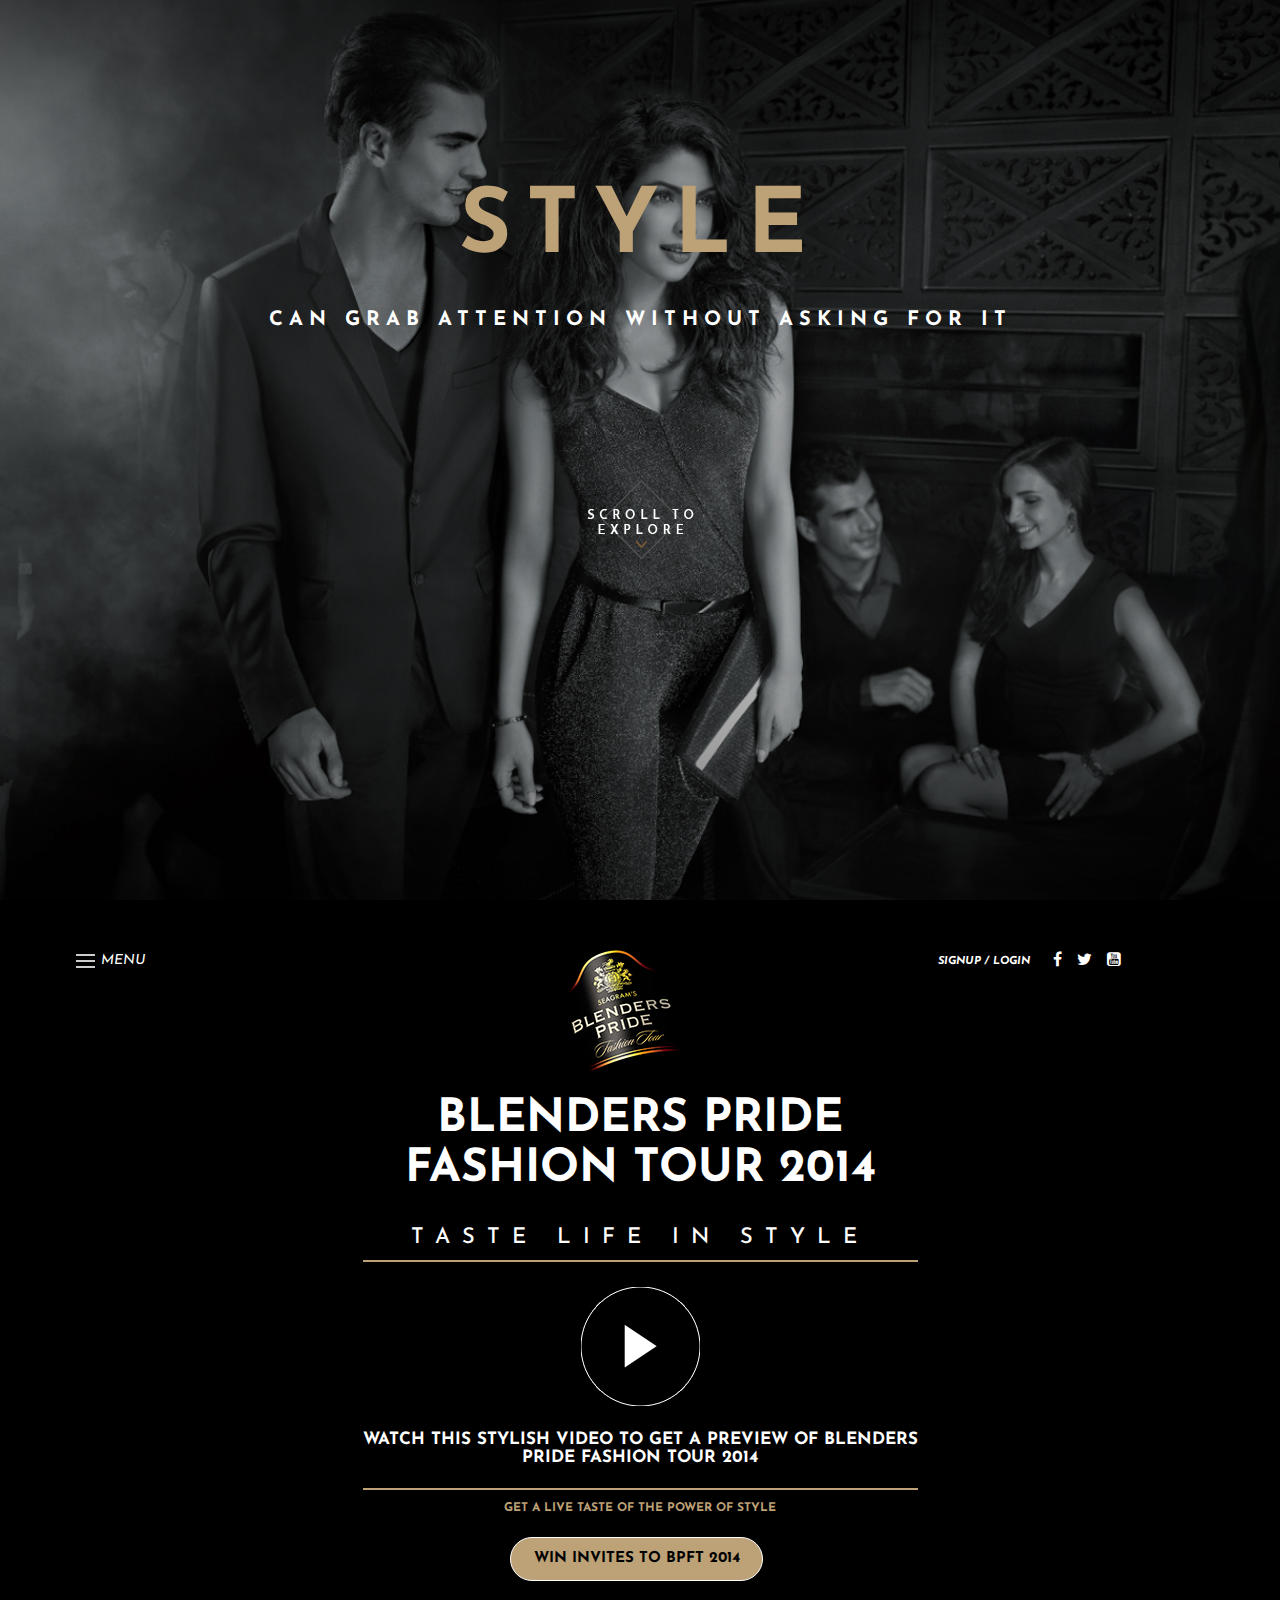
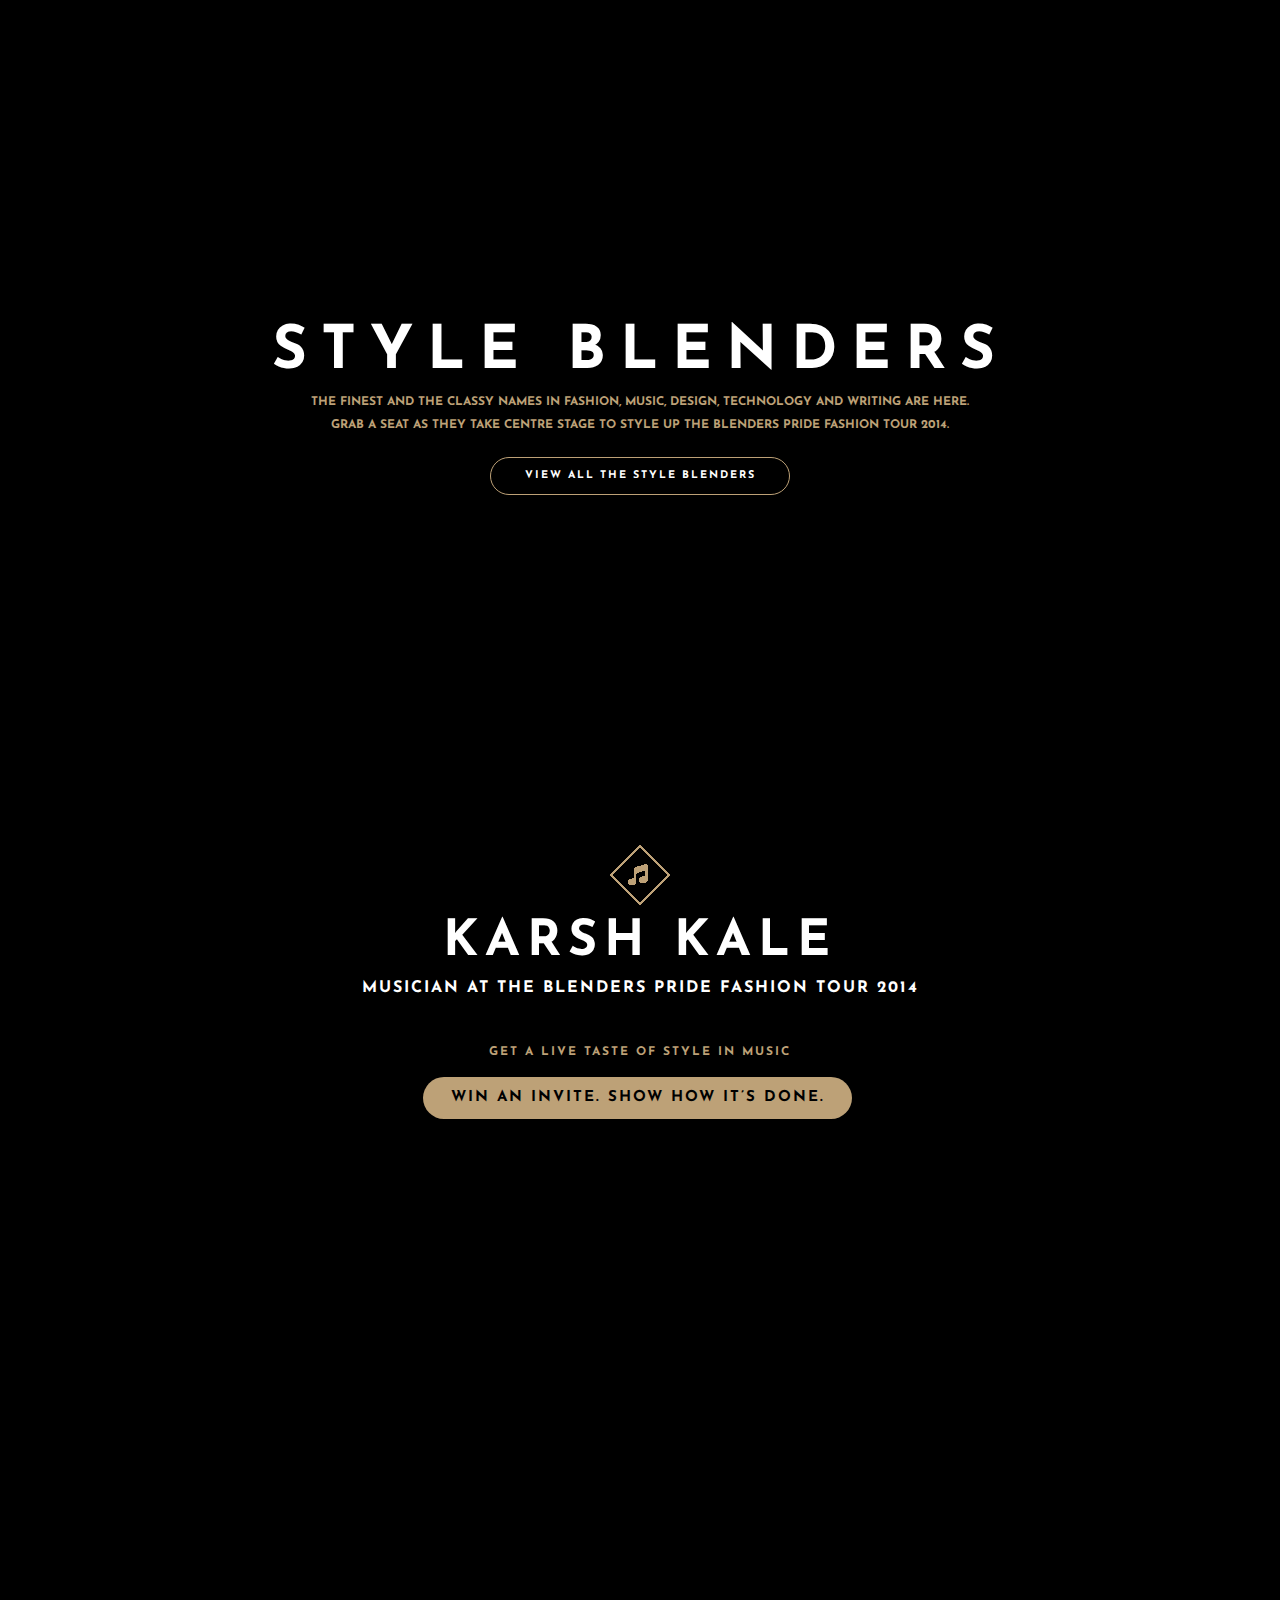
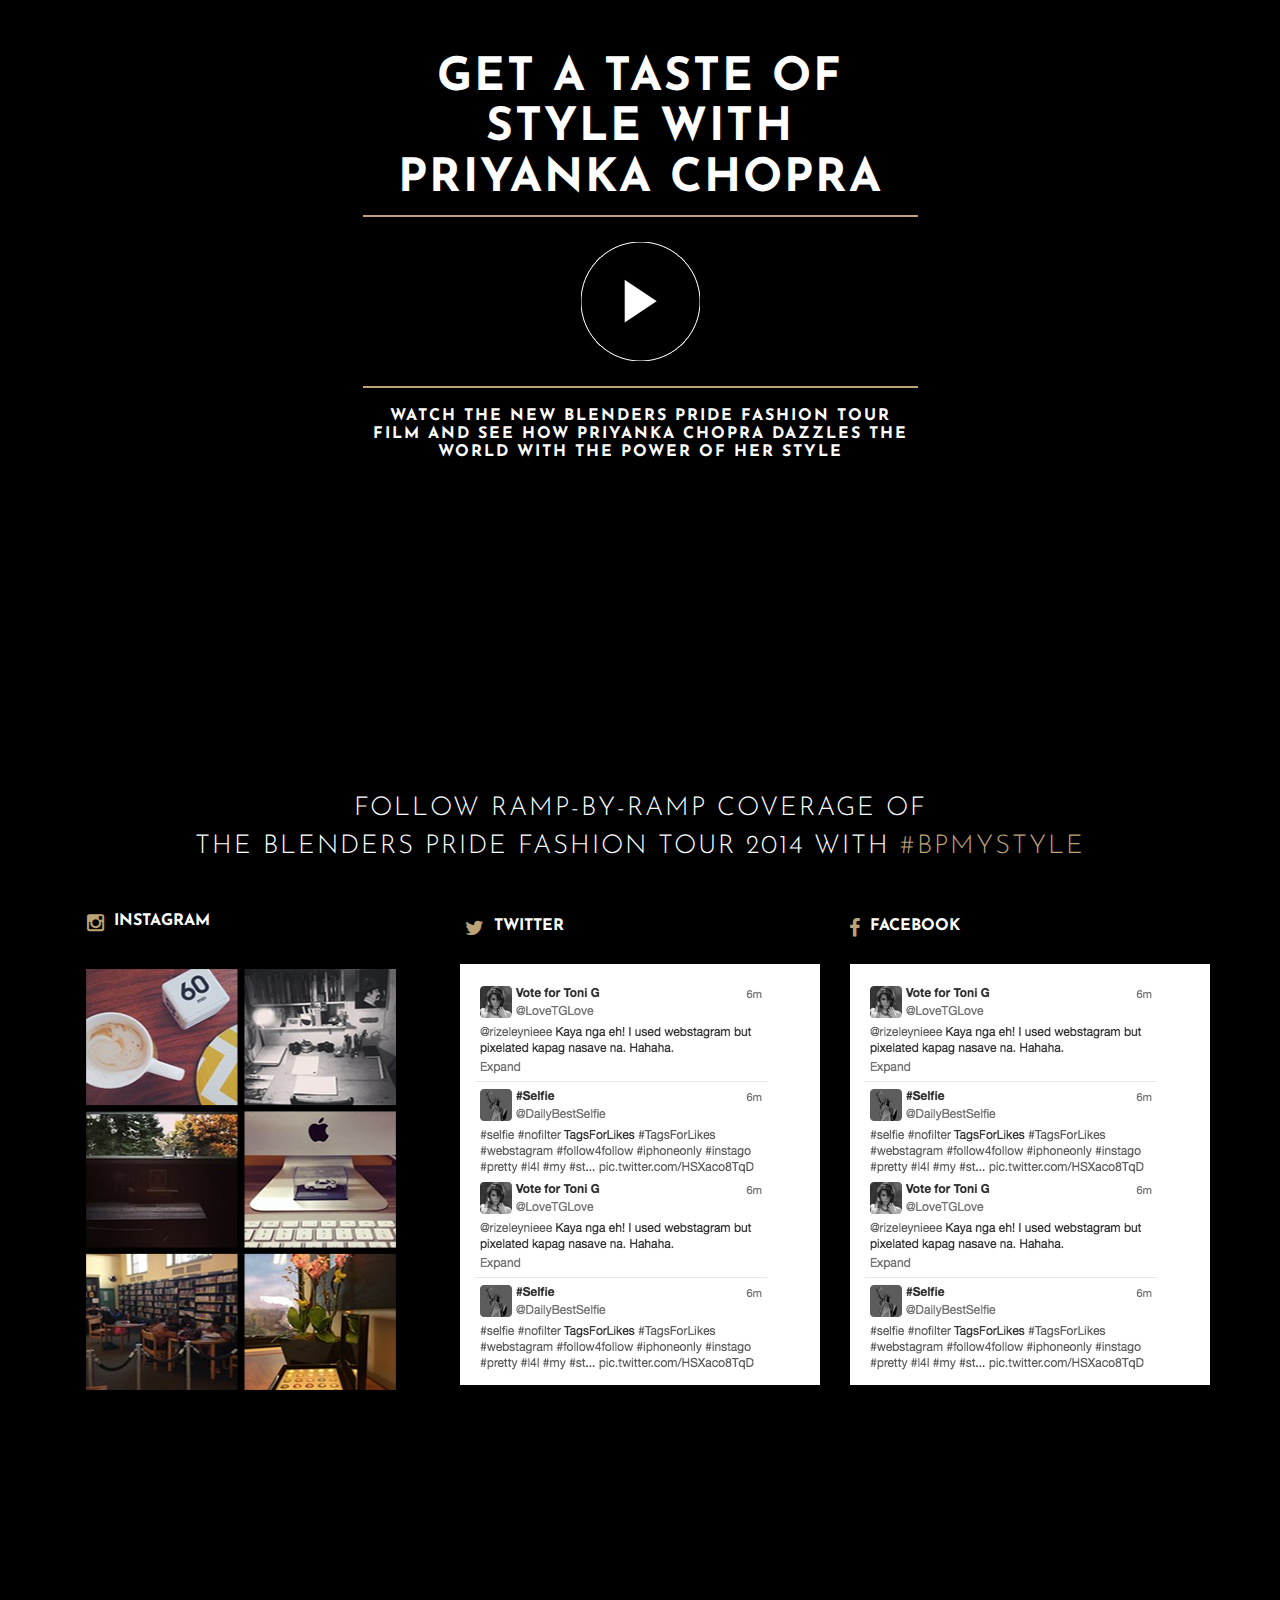
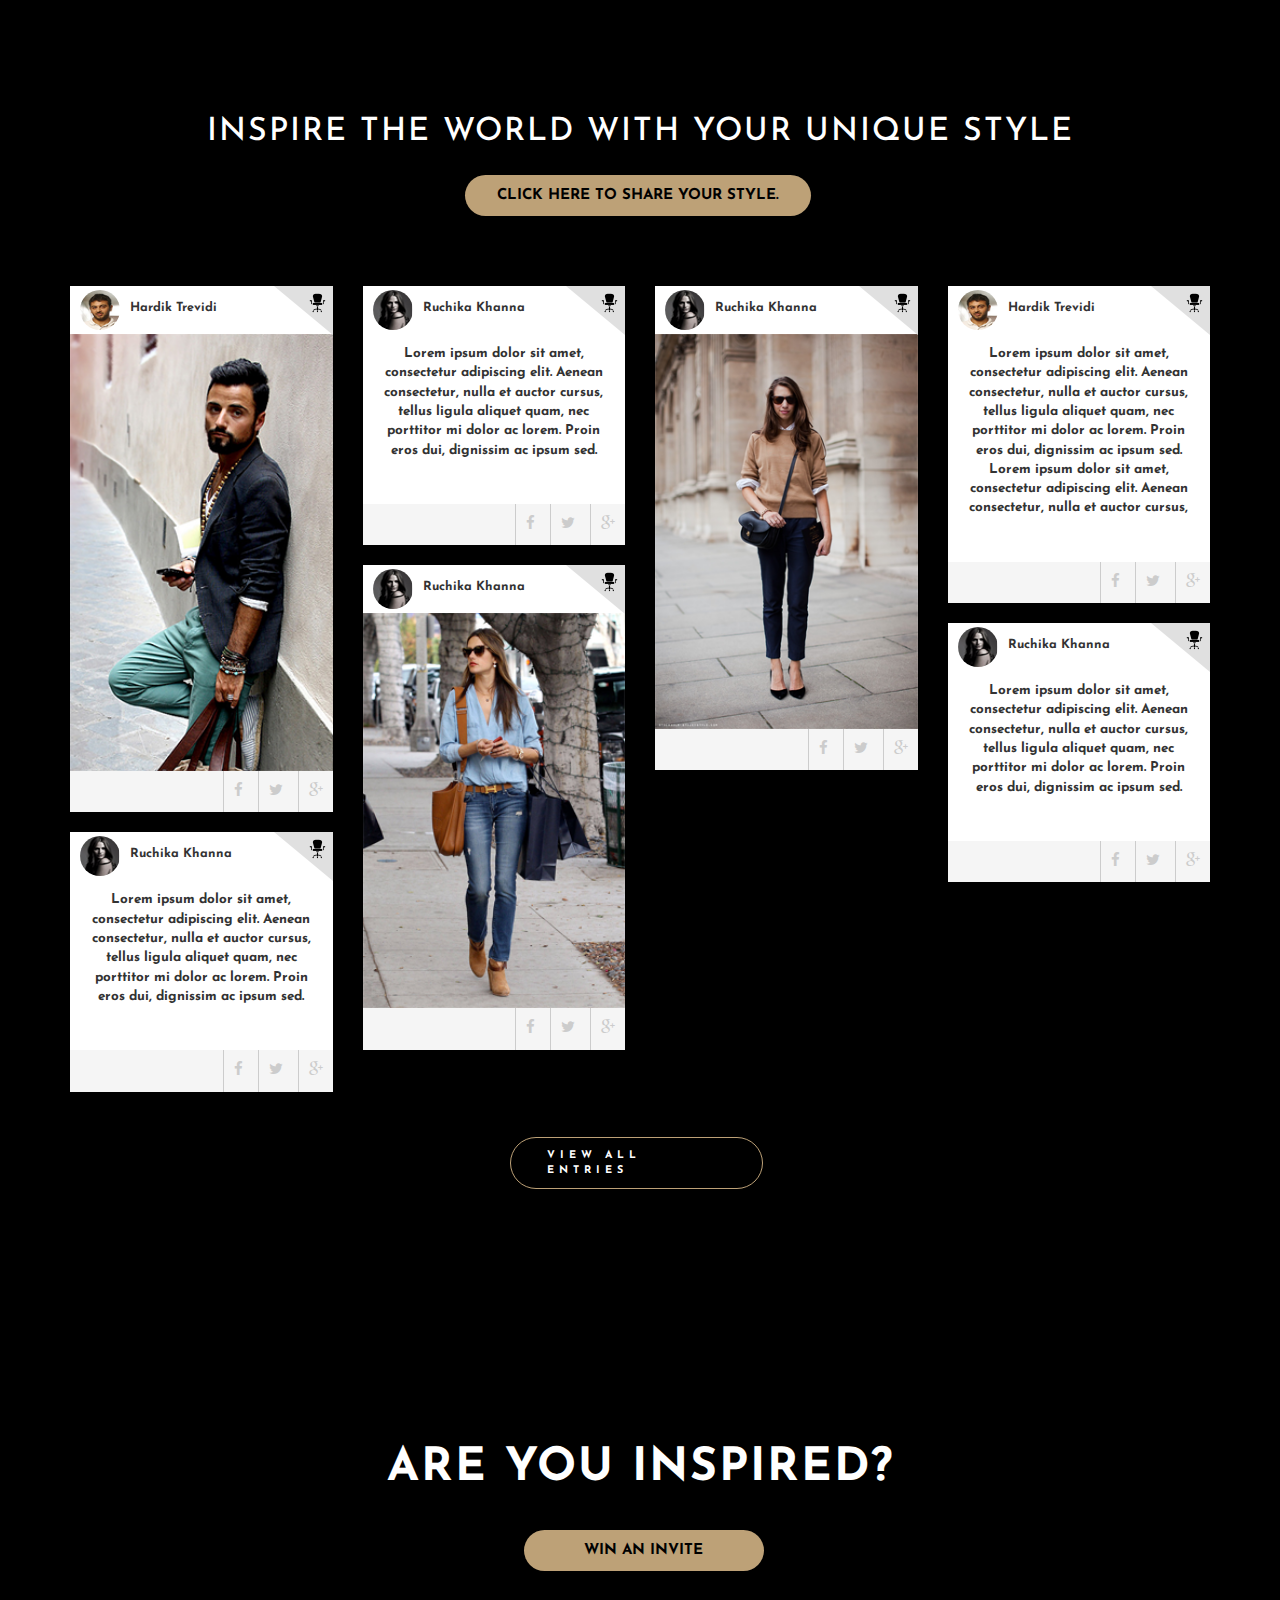
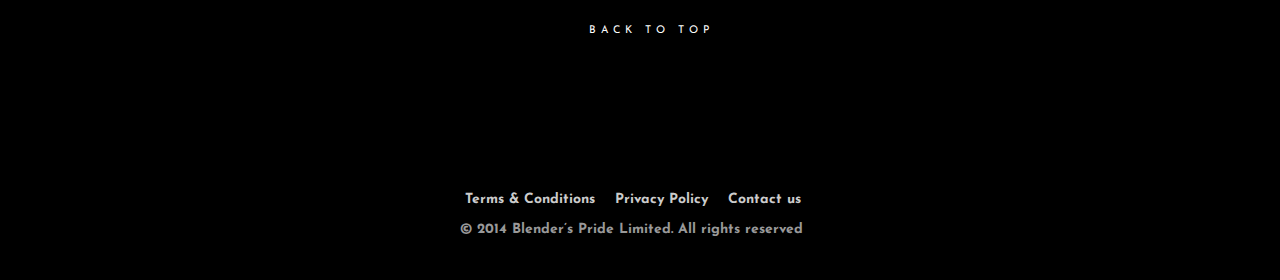
==== index.html @ c4c76a10 "Commit1" ====
<!DOCTYPE html>
<html lang="en">

<head>
    <meta charset="utf-8">
    <meta http-equiv="X-UA-Compatible" content="IE=edge, chrome=1">
    <meta name="viewport" content="width=device-width, initial-scale=1">
    <meta name="description" content="">
    <meta name="author" content="">
    <link rel="shortcut icon" href="">
    <title>Blenders Pride</title>

    <!-- Bootstrap core CSS -->
    <link href="css/bootstrap.css" rel="stylesheet">
    <link href="css/style.css" rel="stylesheet">
    <link href="css/font-awesome.min.css" rel="stylesheet">
    <link href="css/font-awesome.css" rel="stylesheet">

    <!-- HTML5 shim and Respond.js IE8 support of HTML5 elements and media queries -->
    <!--[if lt IE 9]>
            <script src="https://oss.maxcdn.com/libs/html5shiv/3.7.2/html5shiv.js"></script>
            <script src="https://oss.maxcdn.com/libs/respond.js/1.4.2/respond.min.js"></script>
        <![endif]-->


    <link rel="stylesheet" type="text/css" href="css/component.css" />
    <script src="js/modernizr.custom.js"></script>
    <script type="text/javascript">
        var _gaq = _gaq || [];
        _gaq.push(['_setAccount', 'UA-7243260-2']);
        _gaq.push(['_trackPageview']);
        (function () {
            var ga = document.createElement('script');
            ga.type = 'text/javascript';
            ga.async = true;
            ga.src = ('https:' == document.location.protocol ? 'https://ssl' : 'http://www') + '.google-analytics.com/ga.js';
            var s = document.getElementsByTagName('script')[0];
            s.parentNode.insertBefore(ga, s);
        })();
    </script>
</head>

<body>
    <div>
        <div class="section intro">
            <div class="container">
                <div class="content-center">
                    <h1>Style</h1>
                    <h4>Can grab attention without asking for it</h4>
                </div>
                <div class="scroll text-center">
                    <a href="#">
                        <img src="img/scroll.png" alt="">
                    </a>
                </div>
            </div>
        </div>

        <div class="space">

        </div>
<div class="st-container" id="st-container">
    
            <div class="section home">
    
                    <nav class="st-menu st-effect-11" id="menu-11">
                        <h2 class="">menu</h2>
                        <ul>
                            <li><a class="" href="#">SCHEDULE</a>
                            </li>
                            <li><a class="" href="blender-style.html">STYLE BLENDERS</a>
                            </li>
                            <li><a class="" href="invite-list.html">INVITE LIST</a>
                            </li>
                            <li><a class="" href="#">ARCHIVE SITE</a>
                            </li>
                            
                        </ul>
                    </nav>
               			<div class="st-pusher">
    <div class="st-content-inner">
               <div class="st-content">
                <div class="container">
    
    
                    <div class="row">
                        <div class="col-md-5">
                            <div class="menu" id="st-trigger-effects">
                                <button data-effect="st-effect-11" >
                                    <img src="img/menu.png"><i class="menu-text">menu</i>
                                </button>
                            </div>
    
    
    
    
                        </div>
                        <div class="col-md-3">
                            <div class="navbar-header">
    
                                <a class="navbar-brands" href="#">
                                    <img src="img/logo.png" alt="bootstrapwizard logo">
                                </a>
                            </div>
                        </div>
                        <div class="col-md-4 social-link">
                            <div class="signin">
                                <a href="#"><i>signup /</i></a>
                                <a href="login.html"><i>login</i></a>
    
                            </div>
                            <div class="social">
                                <a href="#"><i class="fa fa-facebook"></i></a> 
                                <a href="#"> <i class="fa fa-twitter"></i>
                                </a>
                                <a href="#"><i class="fa fa-youtube-square"></i></a> 
                            </div>
                        </div>
    
                    </div>
                    <div class="row">
                        <div class="col-md-3"></div>
                        <div class="col-md-6">
                            <div class="contents">
                                <h3>Blenders Pride Fashion Tour 2014</h3>
                                <h5>Taste Life in Style</h5>
                                <div class="play">
                                    <a href="#">
                                        <img src="img/playbutton.png" alt="">
                                    </a>
                                </div>
                                <h6>Watch this stylish video to get a preview of Blenders Pride Fashion Tour 2014</h6>
                                <p>Get a live taste of the power of style</p>
                                <div class="home-invite">
    
                                    <a href="#">
                                        <p>Win invites to BPFT 2014</p>
                                    </a>
                                </div>
    
    
    
                            </div>
                        </div>
                        <div class="col-md-3"></div>
                        <!-- /.navbar-collapse -->
                    </div>
                   </div>
                   </div>
    </div>
                </div>
            </div>
</div>
        <div class="mid-content">
            <div class="container">

                <div class="content-center">
                    <h3>STYLE BLENDERS</h3>
                    <h5>The finest and the classy names in fashion, music, design, technology and writing are here.</h5>
                    <h5>Grab a seat as they take centre stage to style up the Blenders Pride Fashion Tour 2014.</h5>
                    <a href="#">
                        <div class="blend">
                            <p>VIEW ALL THE STYLE BLENDERS</p>
                        </div>
                    </a>
                </div>
            </div>
        </div>
        <div class="section blenders">
            <div class="container">


                <div class="content-center">
                    <!--
                       <h3>STYLE BLENDERS</h3>
    <h5>The finest names in writing, design, music and fashion come together to dazzle you at the Blenders Pride Fashion Tour 2014 </h5>
                 <div class="blend">
                   <p>View All our blenders</p>
                   </div>
-->
                    <div class="blender-bottom">
                        <div class="music text-center">
                            <a href="#">
                                <img src="img/music.png" alt="">
                            </a>
                        </div>
                        <h5>karsh kale</h5>
                        <h6>Musician at the Blenders Pride Fashion Tour 2014</h6>
                        <h7>Get a live taste of style in music</h7>
                        <a href="blender-style.html">
                            <div class="blenders-invite">

                                <p>WIN AN INVITE. SHOW HOW IT’S DONE.</p>


                            </div>
                        </a>
                    </div>
                </div>


            </div>

        </div>
        <div class="space">

        </div>
        <div class="section priyanka">

            <div class="container">
                <div class="row">
                    <div class="col-md-3"></div>
                    <div class="col-md-6">

                        <div class="content-center">
                            <div class="content-priya">
                                <h4>Get a taste of style with Priyanka Chopra</h4>
                                <div class="play">
                                    <a href="#">
                                        <img src="img/playbutton.png" alt="">
                                    </a>
                                </div>
                                <h6>Watch the new Blenders Pride fashion tour film and see how Priyanka Chopra dazzles the world with the power of her style</h6>
                            </div>
                        </div>


                    </div>
                    <div class="col-md-3"></div>
                </div>
            </div>
        </div>
        <div class="section tour">
            <div class="container">
                <div class="follow">
                    <h5>Follow ramp-by-ramp coverage of </h5>
                    <h5>
the Blenders Pride Fashion Tour 2014 with <span class="gold">#BPMYSTYLE</span></h5>
                </div>
                <div class="row social-like">
                    <div class="col-md-4 instagram">
                        <div class="panel">
                            <div class="panel-heading">
                                <p class="fa fa-instagram"><span class="text">instagram</span>
                                </p>
                            </div>
                            <div class="panel-body">
                                <img src="img/panel.png">
                            </div>
                        </div>




                    </div>
                    <div class="col-md-4 twitter">
                        <div class="panel">
                            <div class="panel-heading">
                                <p class="fa fa-twitter"><span class="text">Twitter</span>
                                </p>

                            </div>
                            <div class="panel-body">
                                <img src="img/panelbody1.png">
                                <img src="img/panelbody2.png">
                            </div>
                        </div>

                    </div>
                    <div class="col-md-4 twitter">
                        <div class="panel">
                            <div class="panel-heading">
                                <p class="fa fa-facebook"><span class="text">Facebook</span>
                                </p>

                            </div>
                            <div class="panel-body">
                                <img src="img/panelbody1.png">
                                <img src="img/panelbody2.png">
                            </div>
                        </div>


                    </div>
                </div>
            </div>
        </div>
        <div class="section top">
            <div class="container">
                <div class="top">
                    <h5>Inspire the world with your unique style</h5>
                    <a href="#">
                        <div class="top-share">

                            <p>Click here to share your style.</p>

                        </div>
                    </a>
                </div>
                <div class="row">
                    <div class="col-md-3 col1">
                        <div class="panel">
                            <div class="panel-heading">
                                <img class="circular" src="img/hardik.png"><span class="top-text">Hardik Trevidi</span>
                                <img src="img/rect.png" class="rect">

                            </div>
                            <div class="panel-body">
                                <a href="#">
                                    <img src="img/hardik1.png" width="100%">
                                </a>
                            </div>
                            <div class="panel-footer">
                               <div class="pull-right">
                                <a href="#"><i class="fa fa-facebook"></i></a>
                                <a href="#"><i class="fa fa-twitter"></i></a>
                                <a href="#"> <i class="fa fa-google-plus"></i>
                                </a>
                                </div>
                                <div class="clearfix"></div>
                            </div>
                        </div>
                        <div class="panel">
                            <div class="panel-heading">
                                <img class="circular" src="img/ritika.png"><span class="top-text">Ruchika Khanna</span>
                                <img src="img/rect.png" class="rect">

                            </div>
                            <div class="panel-body body-text">
                                <p>Lorem ipsum dolor sit amet, consectetur adipiscing elit. Aenean consectetur, nulla et auctor cursus, tellus ligula aliquet quam, nec porttitor mi dolor ac lorem. Proin eros dui, dignissim ac ipsum sed.</p>
                            </div>
                            <div class="panel-footer">
                               <div class="pull-right">
                                <a href="#"><i class="fa fa-facebook"></i></a>
                                <a href="#"><i class="fa fa-twitter"></i></a>
                                <a href="#"><i class="fa fa-google-plus"></i></a>
                                </div>
                                <div class="clearfix"></div>
                            </div>
                        </div>
                    </div>
                    <div class="col-md-3 col1">
                        <div class="panel">
                            <div class="panel-heading">
                                <img class="circular" src="img/ritika.png"><span class="top-text">Ruchika Khanna</span>
                                <img src="img/rect.png" class="rect">

                            </div>
                            <div class="panel-body body-text">
                                <p>Lorem ipsum dolor sit amet, consectetur adipiscing elit. Aenean consectetur, nulla et auctor cursus, tellus ligula aliquet quam, nec porttitor mi dolor ac lorem. Proin eros dui, dignissim ac ipsum sed.</p>
                            </div>
                            <div class="panel-footer">
                               <div class="pull-right">
                                <a href="#"> <i class="fa fa-facebook"></i>
                                </a>
                                <a href="#"><i class="fa fa-twitter"></i></a>
                                <a href="#"> <i class="fa fa-google-plus"></i>
                                </a>
                                </div>
                                <div class="clearfix"></div>
                            </div>
                        </div>
                        <div class="panel">
                            <div class="panel-heading">
                                <img class="circular" src="img/ritika.png"><span class="top-text">Ruchika Khanna</span>
                                <img src="img/rect.png" class="rect">

                            </div>
                            <div class="panel-body">
                                <a href="#">
                                    <img src="img/ruchika.png" width="100%">
                                </a>
                            </div>
                               <div class="panel-footer">
                               <div class="pull-right">
                                <a href="#"> <i class="fa fa-facebook"></i>
                                </a>
                                <a href="#"><i class="fa fa-twitter"></i></a>
                                <a href="#"> <i class="fa fa-google-plus"></i>
                                </a>
                                </div>
                                <div class="clearfix"></div>
                            </div>
                        </div>
                    </div>
                    <div class="col-md-3 col1">
                        <div class="panel">
                            <div class="panel-heading">
                                <img class="circular" src="img/ritika.png"><span class="top-text">Ruchika Khanna</span>
                                <img src="img/rect.png" class="rect">

                            </div>
                            <div class="panel-body">
                                <a href="#">
                                    <img src="img/ruchika2.png" width="100%">
                                </a>
                            </div>
                            <div class="panel-footer">
                               <div class="pull-right">
                                <a href="#"> <i class="fa fa-facebook"></i>
                                </a>
                                <a href="#"><i class="fa fa-twitter"></i></a>
                                <a href="#"> <i class="fa fa-google-plus"></i>
                                </a>
                                </div>
                                <div class="clearfix"></div>
                            </div>
                        </div>
                    </div>
                    <div class="col-md-3 col1">
                        <div class="panel">
                            <div class="panel-heading">
                                <img class="circular" src="img/hardik.png"><span class="top-text">Hardik Trevidi</span>
                                <img src="img/rect.png" class="rect">

                            </div>
                            <div class="panel-body body-text">
                                <p>Lorem ipsum dolor sit amet, consectetur adipiscing elit. Aenean consectetur, nulla et auctor cursus, tellus ligula aliquet quam, nec porttitor mi dolor ac lorem. Proin eros dui, dignissim ac ipsum sed. Lorem ipsum dolor sit amet, consectetur adipiscing elit. Aenean consectetur, nulla et auctor cursus,</p>
                            </div>
                            <div class="panel-footer">
                               <div class="pull-right">
                                <a href="#"> <i class="fa fa-facebook"></i>
                                </a>
                                <a href="#"> <i class="fa fa-twitter"></i>
                                </a>
                                <a href="#"> <i class="fa fa-google-plus"></i>
                                </a>
                                </div>
                                <div class="clearfix"></div>
                            </div>
                        </div>
                        <div class="panel">
                            <div class="panel-heading">
                                <img class="circular" src="img/ritika.png"><span class="top-text">Ruchika Khanna</span>
                                <img src="img/rect.png" class="rect">

                            </div>
                            <div class="panel-body body-text">
                                <p>Lorem ipsum dolor sit amet, consectetur adipiscing elit. Aenean consectetur, nulla et auctor cursus, tellus ligula aliquet quam, nec porttitor mi dolor ac lorem. Proin eros dui, dignissim ac ipsum sed.</p>
                            </div>
                            <div class="panel-footer">
                               <div class="pull-right">
                                <a href="#"><i class="fa fa-facebook"></i></a>
                                <a href="#"><i class="fa fa-twitter"></i></a>
                                <a href="#"> <i class="fa fa-google-plus"></i>
                                </a>
                                </div>
                                <div class="clearfix"></div>
                            </div>
                        </div>
                    </div>
                </div>
                <a href="#">
                    <div class="foot-text">
                        <p>
                            View All Entries
                        </p>
                    </div>
                </a>
            </div>
        </div>
        <div class="inspired">
            <div class="container inspired-text">
                <div class="content-center">
                    <h4>ARE YOU INSPIRED?</h4>
                    <a href="#">
                        <div class="inspired-win">

                            <p>WIN AN INVITE</p>


                        </div>
                    </a>
                    <a href="#"><span class="back-top">back to top</span></a>

                </div>

            </div>
        </div>
        <div class="footer">
            <div class="container">
                <div class="content-center footer-text">
                    <p> <a href="#">Terms & Conditions</a>
                        <a href="#">Privacy Policy</a> 
                        <a href="#">Contact us</a> 
                    </p>
                    <p class="comp-text">© 2014 Blender’s Pride Limited. All rights reserved</p>
                </div>
            </div>
        </div>
    </div>




    <!-- jQuery (necessary for Bootstrap's JavaScript plugins) -->
    <script src="js/jquery.min.js"></script>
    <!-- compiled and minified Bootstrap JavaScript -->
    <script src="js/bootstrap.min.js"></script>

    <script src="js/main.js"></script>

    <script src="js/classie.js"></script>
    <script src="js/sidebarEffects.js"></script>
    <!-- For the demo ad only -->

</body>

</html>
---- css/style.css ----
@import url(http://fonts.googleapis.com/css?family=Josefin+Sans:100,300,400,600,700,100italic,300italic,400italic,600italic,700italic);
 .section {
    background: #000;
    background-size: cover;
    /*    border-bottom: 1px solid #aaa;*/
}

.section.intro {
    background: #000 url(../img/bg1.jpg) no-repeat fixed center center;
    background-size: cover;
}
.section.home {
    background: #000 url(../img/bg2.jpg) no-repeat fixed center center;
    background-size: cover;
}
.section.blenders {
    background: #000 url(../img/bg3.jpg) no-repeat fixed center center;
    background-size: cover;
}
.section.priyanka {
    background: #000 url(../img/bg4.jpg) no-repeat fixed center center;
    background-size: cover;
}
.section.tour {} .section.top {
    background: #000 url(../img/bg5.jpg) no-repeat fixed center center;
    background-size: cover;
}
.inspired {
    background: #000 url(../img/bg6.jpg) no-repeat fixed center center;
    background-size: cover;
}
.section.schedule {
    background: #000 url(../img/bg7.jpg) no-repeat fixed center center;
    background-size: cover;
}
.hyderabad {
    background: #000 url(../img/hyderabad.jpg) no-repeat fixed center center;
    background-size: cover;
}
.gurgaon {
    background: #000 url(../img/bg8.jpg) no-repeat fixed center center;
    background-size: cover;
}
.mumbai {
    background: #000 url(../img/mumbai.jpg) no-repeat fixed center center;
    background-size: cover;
}
.bangaluru {
    background: #000 url(../img/bangluru.jpg) no-repeat fixed center center;
    background-size: cover;
}
.kolkata {
    background: #000 url(../img/kolkata.jpg) no-repeat fixed center center;
    background-size: cover;
}
.profile-head {
    background: #000 url(../img/profile_head.png) no-repeat fixed center center;
    background-size: cover;
}
/*sohan css*/

.section.reset {
    background: #000 url(../img/background_image.png) no-repeat fixed center center;
    background-size: cover;
}
/*css end*/
.section.footer {
    height: 120px !important;
}
h1,
h2,
h4,
h6 {
    color: white;
    text-transform: uppercase;
    font-weight: 700;
}
h1 {
    font-size: 90px;
    letter-spacing: 15px;
    padding-bottom: 20px;
    color: #bda177;
}
h2 {} h4 {
    font-size: 20px;
    letter-spacing: 6px;
}
body {
    font-family: "Josefin Sans";
	background:black;
}
body a:hover {
    text-decoration: none;
}
.content-center {
    text-align: center;
}
.section.intro .content-center {
    text-align: center;
    padding: 14% 0;
}
.section.intro .scroll {
    position: relative;
    bottom: 20px;
    width: 100%;
    right: 0px;
}
a {
    color: #cccccc;
    text-decoration: none;
}
.nav > li > a {
    position: relative;
    display: block;
    padding: 10px 30px;
    font-weight: 700;
}
.nav > li > a:hover,
.nav > li > a:focus {
    text-decoration: none;
    background-color: transparent;
}
.signin {
    color: #ffffff;
    padding-top: 14px;
    font-size: 11px;
    font-family: "Josefin Sans";
    text-transform: uppercase;
    font-weight: 700;
}
.signin a {
    color: #ffffff;
    text-decoration: none;
}
.social a {
    color: #ffffff;
}
.section.home .contents {
    text-align: center;
}
.menu {
    padding-top: 10px;
    background: transparent;
}
.menu button {
    background: transparent;
    border: none;
    vertical-align: middle;
}
.menu-text {
    font-size: 14px;
    color: #fff;
    padding-left: 6px;
    font-family: "Josefin Sans";
    text-transform: uppercase;
    vertical-align: middle;
}
.contents h3 {
    font-size: 45.78px;
    padding-bottom: 20px;
    color: #fff;
    font-family: "Josefin Sans";
    text-transform: uppercase;
    font-weight: 700;
}
.contents h5 {
    font-size: 21.78px;
    padding-bottom: 10px;
    border-bottom: 2px solid #bda177;
    color: white;
    text-transform: uppercase;
    letter-spacing: 12px;
    /* font-weight: 700; */
}
.contents h6 {
    font-size: 17px;
    padding-bottom: 20px;
    border-bottom: 2px solid #bda177;
    color: white;
    text-transform: uppercase;
    font-weight: 700;
}
.contents .home-invite {
    background: #bda177;
    width: 253px;
    border-radius: 30px;
    position: relative;
    left: 50%;
    margin-left: -130px;
    margin-top: 20px;
    margin-bottom: 100px;
}
.contents .home-invite p {
    font-size: 15px;
    color: #000000;
    padding: 10px 10px 0px;
    text-transform: uppercase;
    font-weight: 700;
}
.style-text {
    background: #bda177;
    width: 350px;
    border-radius: 30px;
    position: relative;
    left: 28%;
    /* margin-left: -180px; */
    margin-top: 20px;
    /* margin-bottom: 100px; */
}
.blender-bottom .style-text p {
    font-size: 15px;
    color: #000000;
    padding: 12px 12px 11px;
    text-transform: uppercase;
    font-weight: 700;
}
.contents p {
    font-size: 12px;
    color: #bda177;
    text-transform: uppercase;
    font-weight: 700;
}
.section.home .collapse {
    display: block;
}
.mid-content {
    background: black;
}
.section.home .navbar-brands {} .navbar-header {
    padding-top: 10px;
}
.social-link {
    position: relative;
    right: -88px;
}
.mid-content h3 {
    color: #fff;
    font-size: 60px;
    font-family: "Josefin Sans";
    text-transform: uppercase;
    font-weight: 700;
    letter-spacing: 14px;
}
.mid-content .content-center {
    text-align: center;
    margin-top: 80px;
}
.mid-content h5 {
    color: #bda177;
    font-size: 12px;
    font-family: "Josefin Sans";
    text-transform: uppercase;
    font-weight: 700;
}
.mid-content .blend {
    background: #000;
    width: 300px;
    border-radius: 30px;
    position: relative;
    left: 50%;
    margin-left: -150px;
    margin-top: 25px;
    border: 1px solid #bda177;
    margin-bottom: 50px;
}
.mid-content p {
    font-size: 10.66px;
    color: #fff;
    padding: 10px 0px 0px;
    text-transform: uppercase;
    font-weight: 700;
    letter-spacing: 2px;
}
.blender-bottom h5 {
    font-size: 50px;
    color: #fff;
    text-transform: uppercase;
    text-align: center;
    font-weight: 700;
    letter-spacing: 7px;
}
.blender-bottom h6 {
    font-size: 16px;
    color: #fff;
    text-transform: uppercase;
    text-align: center;
    font-weight: 700;
    letter-spacing: 2px;
}
.blender-bottom h7 {
    font-weight: 700;
    font-size: 12px;
    color: #bda177;
    text-transform: uppercase;
    position: relative;
    top: 35px;
    letter-spacing: 2px;
}
.blenders .blenders-invite {
    background: #bda177;
    width: 429px;
    border-radius: 30px;
    position: relative;
    left: 50%;
    margin-left: -217px;
    margin-top: 50px;
    font-weight: 700;
}
.blenders .blenders-invite p {
    font-size: 15px;
    color: #000000;
    padding: 10px 10px;
    text-transform: uppercase;
    font-weight: 700;
}
.blender-bottom {
    padding-top: 300px;
}
.content-priya {
    position: relative;
    margin-top: 169px;
}
.content-priya h4 {
    font-size: 46px;
    text-transform: uppercase;
    color: #fff;
    padding-bottom: 10px;
    border-bottom: 2px solid #bda177;
}
.section.priyanka .content-priya h6 {
    font-size: 16px;
    text-transform: uppercase;
    color: #fff;
    border-top: 2px solid #bda177;
    letter-spacing: 2px;
    padding-top: 20px;
}
.play {
    padding-bottom: 15px;
    padding-top: 15px;
}
.social {
    color: #fff;
    font-size: 16px;
    position: absolute;
    top: 10px;
    left: 130px;
    letter-spacing: 5px;
}
.follow .gold {
    color: #bda177;
}
.follow h5 {
    text-align: center;
    color: white;
    text-transform: uppercase;
    font-size: 26px;
    letter-spacing: 2px;
    font-weight: 300;
}
.follows .gold {
    color: #bda177;
}
.follows h5 {
    text-align: center;
    color: white;
    text-transform: uppercase;
    font-size: 36px;
    letter-spacing: 2px;
    font-weight: 300;
}
.follows p {
    text-align: center;
    color: white;
    text-transform: uppercase;
    font-size: 18px;
    letter-spacing: 2px;
    font-weight: 300;
}
.top-pad {
    padding-top: 30px;
}
.carousel,
.item,
.active {
    height: 100%;
}
.carousel-inner {
    height: 100%;
}
/* Background images are set within the HTML using inline CSS, not here */

.fill {
    width: 100%;
    height: 100%;
    background-position: center;
    -webkit-background-size: cover;
    -moz-background-size: cover;
    background-size: cover;
    -o-background-size: cover;
}
p.fa.fa-instagram {
    font-size: 20px;
    color: #bda177;
    padding-top: 30px;
    position: relative;
    right: 77px;
}
p.fa.fa-instagram .text {
    color: white;
    text-transform: uppercase;
    font-size: 16px;
    padding-left: 10px;
    vertical-align: middle;
    font-family: "Josefin Sans";
    font-weight: 700;
}
p.fa.fa-facebook {
    font-size: 20px;
    color: #bda177;
    padding-top: 30px;
    position: relative;
    right: 126px;
}
p.fa.fa-facebook .text {
    color: white;
    text-transform: uppercase;
    font-size: 16px;
    padding-left: 10px;
    vertical-align: middle;
    font-family: "Josefin Sans";
    font-weight: 700;
}
p.fa.fa-twitter {
    font-size: 20px;
    color: #bda177;
    padding-top: 30px;
    position: relative;
    right: 126px;
}
p.fa.fa-twitter .text {
    color: white;
    text-transform: uppercase;
    font-size: 16px;
    padding-left: 10px;
    vertical-align: middle;
    font-family: "Josefin Sans";
    font-weight: 700;
}
.section.tour .social-like {
    text-align: center;
}
.instagram .panel {
    margin-bottom: 20px;
    background-color: #000;
    width: 310px;
    height: 421px;
    background: transparent;
}
.instagram .panel-body {
    padding: 15px;
    color: white;
    width: 310px;
    height: 421px;
}
.twitter .panel {
    border: none;
    margin-bottom: 20px;
    background-color: #fff;
    border-radius: 0px;
}
.twitter .panel-body {
    padding: 15px;
    color: #000;
    width: 310px;
    height: 421px;
}
.twitter .panel-heading {
    background: #000;
    padding: 16px 15px;
    border-bottom: 0px solid transparent;
    border-top-left-radius: 0px;
    border-top-right-radius: 0px;
}
.top h5 {
    padding-top: 20px;
    text-align: center;
    color: white;
    text-transform: uppercase;
    font-size: 32px;
    letter-spacing: 2px;
}
.top-share {
    background: #bda177;
    width: 346px;
    border-radius: 30px;
    position: relative;
    left: 50%;
    margin-left: -175px;
    margin-top: 25px;
    font-weight: 700;
    margin-bottom: 70px;
}
.top-share p {
    font-size: 15px;
    color: #000000;
    padding: 10px 10px;
    text-transform: uppercase;
    font-weight: 700;
    text-align: center;
}
.col1 .panel {
    margin-bottom: 20px;
    border: none;
    background-color: #fff;
}
.col1 .panel-body {
    padding: 0px;
}
.col1 .panel-heading {
    width: 100%;
    background: #fff;
    height: 48px;
    padding: 0px 0px;
    border-bottom: 0px solid transparent;
    border-top-left-radius: 0px;
    border-top-right-radius: 0px;
}
.col1 .panel-footer {
    background-color: #f5f5f5;
    border-top: 0px solid #ddd;
    border-bottom-right-radius: 0px;
    border-bottom-left-radius: 0px;
    font-size: 15px;
    color: #a9a9a9;
    letter-spacing: 0px;
    width: 100%;
    padding: 0px;
}
.panel-footer .i {
    border-left: 1px solid #000;
}
.circular {
    width: 40px;
    height: 40px;
    border-radius: 150px;
    -webkit-border-radius: 50px;
    -moz-border-radius: 150px;
    margin-left: 10px;
    margin-top: 4px;
}
.top-text {
    padding-left: 10px;
    font-size: 12.65px;
    font-weight: 700;
}
.rect {
    position: absolute;
    right: 15px;
}
.rect2 {
    /* padding-left: 56px; */
    position: absolute;
    right: 14px;
}
.body-text p {
    text-align: center;
    font-size: 13.5px;
    font-weight: 700;
    padding-left: 10px;
    padding: 10px 20px 34px;
}
.foot-text {
    background: transparent;
    width: 253px;
    border-radius: 30px;
    position: relative;
    left: 50%;
    margin-left: -130px;
    margin-top: 25px;
    border: 1px solid #bda177;
    margin-bottom: 66px;
}
.foot-text p {
    font-size: 10.66px;
    color: #fff;
    padding: 10px 37px 0px 36px;
    text-transform: uppercase;
    font-weight: 700;
    letter-spacing: 5px;
}
.content-center h4 {
    font-size: 46px;
    font-weight: 700;
    text-align: center;
    letter-spacing: 2px;
}
.inspired-win {
    background: #bda177;
    width: 240px;
    border-radius: 30px;
    position: relative;
    left: 55%;
    margin-left: -175px;
    margin-top: 35px;
    font-weight: 700;
}
.inspired-win p {
    font-size: 15px;
    color: #000000;
    padding: 10px 10px;
    text-transform: uppercase;
    font-weight: 700;
}
.inspired-text {
    padding: 14% 0;
}
.back-top {
    font-size: 10.66px;
    letter-spacing: 5px;
    color: #fff;
    text-transform: uppercase;
    position: absolute;
    padding-top: 42px;
    left: 46%;
}
.footer-text {
    padding: 30px;
}
.footer-text p {
    font-size: 14px;
    font-weight: 700;
}
.footer-text a {
    padding-right: 15px;
}
.comp-text {
    color: #999;
    margin-left: -18px;
}
.footer {
    background: black;
}
.intro h4 {
    font-size: 20px;
    letter-spacing: 6px;
}
.space {
    background: #000;
    height: 40px;
}
.col1 .panel-footer a {
    border-left: 1px solid #ccc;
    padding: 10px;
    display: inline-block;
    letter-spacing: normal;
}
.col1 .panel-footer a:hover,
a:focus {
    color: #676767;
}
.show h3 {
    text-align: center;
    color: #fff;
    font-size: 46px;
    font-family: "Josefin Sans";
    text-transform: uppercase;
    font-weight: 700;
    letter-spacing: 12px;
}
.show p {
    text-align: center;
    color: #bda177;
    font-size: 16px;
    font-family: "Josefin Sans";
    text-transform: uppercase;
    font-weight: 700;
    letter-spacing: 2px;
}
.tabs {
    text-align: center;
    font-size: 40px;
    color: #ccc;
    margin-top: 25px;
    margin-right: 50px;
}
i.fa.fa-male {
    /* width: 0px; */
    /* height: 60px; */
    /* padding: 16px 24px; */
    padding: 15px 16px 4px 16px;
}
i.fa.fa-music {
    /* width: 0px; */
    /* height: 60px; */
    /* padding: 16px 24px; */
    padding: 15px 16px 4px 16px;
}
i.fa.fa-th-large {
    /* width: 0px; */
    /* height: 60px; */
    /* padding: 16px 24px; */
    padding: 15px 24px 4px 24px;
}
i.fa.fa-microphone {
    /* width: 0px; */
    /* height: 60px; */
    /* padding: 16px 24px; */
    padding: 15px 16px 4px 16px;
}
i.fa.fa-male:hover {
    border: 1px solid #bda177;
    /* width: 0px; */
    /* height: 60px; */
    /* padding: 16px 24px; */
    padding: 15px 16px 4px 16px;
}
i.fa.fa-music:hover {
    border: 1px solid #bda177;
    /* width: 0px; */
    /* height: 60px; */
    /* padding: 16px 24px; */
    padding: 15px 16px 4px 16px;
}
i.fa.fa-th-large:hover {
    border: 1px solid #bda177;
    /* width: 0px; */
    /* height: 60px; */
    /* padding: 16px 24px; */
    padding: 15px 24px 4px 24px;
}
i.fa.fa-microphone:hover {
    border: 1px solid #bda177;
    /* width: 0px; */
    /* height: 60px; */
    /* padding: 16px 24px; */
    padding: 15px 16px 4px 16px;
}
.tabs .icon-text {
    color: #ccc;
    font-size: 11px;
    text-transform: uppercase;
    font-weight: 700;
    font-family: "Josefin Sans";
    padding-top: 5px;
}
.tabs .icon-text:hover {
    color: #bda177;
    font-size: 11px;
    text-transform: uppercase;
    font-weight: 700;
    font-family: "Josefin Sans";
    padding-top: 5px;
}
.tabs a {
    padding-left: 70px;
}
.blender-img {
    margin-top: 40px;
    width: 100%;
    position: relative;
}
.blender-img h2 {
    text-align: center;
    color: #bda177;
    font-size: 16px;
    text-transform: uppercase;
    font-weight: 700;
    font-family: "Josefin Sans";
    letter-spacing: 2px;
    position: absolute;
    bottom: 38px;
    left: 80px;
}
.blender-img h3 {
    text-align: center;
    color: #bda177;
    font-size: 10px;
    text-transform: uppercase;
    font-weight: 700;
    font-family: "Josefin Sans";
    letter-spacing: 2px;
    position: absolute;
    bottom: 16px;
    left: 111px;
}
.blender-bottom .blend {
    background: transparent;
    width: 300px;
    border-radius: 30px;
    position: relative;
    left: 50%;
    margin-left: -150px;
    margin-top: 25px;
    border: 1px solid #bda177;
    margin-bottom: 50px;
}
.blender-bottom p {
    font-size: 10.66px;
    color: #fff;
    padding: 10px 0px 0px;
    text-transform: uppercase;
    font-weight: 700;
    letter-spacing: 2px;
}
.next-pos {
    position: absolute;
    top: 40%;
    right: 0%;
}
.pre-pos {
    position: absolute;
    top: 40%;
    left: 0%;
}
/*sohan css*/

.input-content input {
    height: 34px;
    width: 360px;
    border: 1px solid #bda177;
    background: 111111;
    padding: 19px;
    font-size: 17px;
    margin: 8px;
}
.margin1 {
    margin-top: 52px;
}
.col-md-6-pad button {
    border-radius: 30px;
    background: #bda177;
    border: #bda177;
    width: 98px;
    font-size: 19px;
    color: black;
    font-weight: 700;
}
.color-p1 h3 {
    margin-top: 50px;
    margin-bottom: 50px;
    color: #bda177;
}
.button-content {
    padding-left: 90px;
}
.col-md-6-pad1 {
    position: absolute;
    right: -36px;
    font-size: 16px;
    color: white;
    font-weight: 600;
}
.col-md-6-pad {
    padding-left: 70px;
}
.row-margin {
    margin-top: 20px;
}
.home-invite {
    background: #000000;
    border: 1px solid #ffffff;
    width: 350px;
    border-radius: 30px;
    position: relative;
    left: 50%;
    margin-left: -190px;
    margin-top: 20px;
    margin-bottom: 10px;
}
.home-invite p {
    font-size: 18px;
    color: #ffffff;
    text-transform: uppercase;
    font-weight: 600;
}
.home-invite p i {
    background: white;
    height: 30px;
    width: 30px;
    -moz-border-radius: 50px;
    -webkit-border-radius: 50px;
    border-radius: 50px;
    padding: 7px 9px;
    color: #000000;
    margin-left: 29px;
    margin-right: 42px;
    font-size: 20px;
    position: relative;
    top: 4px;
}
.content-newacc p {
    color: white;
    text-align: center;
    font-size: 16px;
    padding-top: 40px;
    margin-bottom: 31px;
    font-weight: 600;
}
.follow1 h5 {
    text-align: center;
    color: white;
    text-transform: uppercase;
    font-size: 26px;
    letter-spacing: 2px;
    font-weight: 800;
}
.follow1 h4 {
    font-size: 20px;
    letter-spacing: 3px;
}
.pad1 {
    padding: 54px;
}
.col-md-3.col1.posts {
float: none;
margin-bottom: 0px;
}

/*css end*/

.profile-back {
    background-color: #000;
}
.profile-img {
    margin-top: 100px;
}
.profile-img .prof-mini {
    position: relative;
    left: 115px;
    bottom: 74px;
}
.profile-text {
    margin-top: 100px;
}
.profile-text h3 {
    font-size: 36px;
    color: #fff;
    text-transform: uppercase;
    letter-spacing: 2px;
    padding: 0px 32px;
}
.profile-text .profile-edit {
    background: transparent;
    width: 300px;
    padding: 10px;
    border: 2px solid #bda177;
    text-align: center;
}
.profile-text .profile-image {
    background: transparent;
    width: 243px;
    padding: 10px;
    border: 2px solid #bda177;
    text-align: center;
    margin-left: 48px;
}
.profile-text.profile-edit h5 {
    color: #bda177;
    font-size: 14px;
    position: absolute;
    text-transform: uppercase;
    letter-spacing: 2px;
}
.profile-text h5 {
    font-size: 18px;
    color: #bda177;
    text-transform: uppercase;
    letter-spacing: 2px;
    padding: 0px 32px;
}
.profile-text.profile-image h5 {
    color: #bda177;
    font-size: 14px;
    position: absolute;
    text-transform: uppercase;
    letter-spacing: 2px;
}
.profile-edit .profile-textarea {
    margin: 0px;
    height: 198px;
    width: 244px;
    background: transparent;
    color: #fff;
}
.profile-edit .profile-submit {
    margin-top: 10px;
    border-radius: 30px;
    background: #bda177;
    border: #bda177;
    width: 120px;
    font-size: 19px;
    color: black;
    text-transform: uppercase;
}
.profile-edit .profile-cancel {
    margin-top: 10px;
    border-radius: none;
    background: transparent;
    border: none;
    width: 98px;
    font-size: 19px;
    color: #bda177;
    text-transform: uppercase;
    margin-bottom: 10px;
}
.profile-image .profile-submit {
    margin-top: 10px;
    border-radius: 30px;
    background: #bda177;
    border: #bda177;
    width: 120px;
    font-size: 19px;
    color: black;
    text-transform: uppercase;
}
.profile-image .profile-cancel {
    margin-top: 10px;
    border-radius: none;
    background: transparent;
    border: none;
    width: 98px;
    font-size: 19px;
    color: #bda177;
    text-transform: uppercase;
}
.profile-text p {
    text-align: justify;
    font-size: 12px;
    line-height: 20px;
    padding: 0px 0px 14px 32px;
    text-transform: uppercase;
    color: #bda177;
    -webkit-font-smoothing: antialiased;
    -moz-osx-font-smoothing: grayscale;
    font-weight: 300;
}
.profile-text .style-text p {
    font-size: 15px;
    color: #000000;
    padding: 12px 65px 11px;
    text-transform: uppercase;
    font-weight: 700;
}
.profile-text .style-text {
    background: #bda177;
    width: 350px;
    border-radius: 30px;
    position: relative;
    left: 5%;
    /* margin-left: -180px; */
    margin-top: 20px;
    /* margin-bottom: 100px; */
}
.profile-image span {
    background: #bda177;
    height: 47px;
    text-transform: uppercase;
    width: 50px;
    border-radius: 25px;
    font-size: 21px;
    padding: 8px;
    position: absolute;
    left: 38px;
    top: 155px;
}
.icon-images img {
    padding-right: 5px;
}
.schedule-head h5 {
    padding-top: 10px;
    font-size: 45.78px;
    color: #fff;
    font-family: "Josefin Sans";
    text-transform: uppercase;
    font-weight: 700;
    letter-spacing: 2px;
}
.schedule-head h4 {
    font-size: 60px;
    padding-bottom: 20px;
    color: #bda177;
    font-family: "Josefin Sans";
    text-transform: uppercase;
    font-weight: 700;
    letter-spacing: 2px;
}
.icon-sche i.fa.fa-music {
    color: #bda177;
    font-size: 20px;
    padding: 0px 8px 0px 0px;
}
.icon-sche i.fa.fa-music:hover {
    text-decoration: none;
    background: transparent;
    border: none;
}
.icon-sche i.fa.fa-microphone {
    color: #bda177;
    font-size: 20px;
    padding: 0px 8px 0px 0px;
}
.icon-sche i.fa.fa-microphone:hover {
    text-decoration: none;
    background: transparent;
    border: none;
}
.icon-sche .name-icon {
    padding-left: 4px;
    font-size: 14px;
    color: #fff;
    font-family: "Josefin Sans";
    text-transform: uppercase;
    vertical-align: middle;
    vertical-align: middle;
}
.label-text span {
    background: #bda177;
    height: 50px;
    width: 56px;
    color: #000;
    font-size: 12px;
    padding: 0px 14px;
    text-transform: uppercase;
    font-weight: 700;
}
.col-md-3.label-text {
    padding: 8px;
}
.label-text i {
    color: #fff;
    padding-left: 6px;
    font-size: 10px;
    text-transform: uppercase;
}
 .icon-head {
    padding-bottom: 20px; 
    padding-top: 20px;
}
.city-head{
padding-top: 60px;
}
.city-head h4 {
    color: white;
    text-transform: uppercase;
    font-size: 40px;
    letter-spacing: 2px;
    font-weight: 300;
    letter-spacing: 2px;
}
.city-head h5 {
    color: #bda177;
    font-size: 13px;
    font-family: "Josefin Sans";
    text-transform: uppercase;
    letter-spacing: 4px;
    font-weight: 400;
}
.label-texts span {
    background: #bda177;
    height: 50px;
    width: 56px;
    color: #000;
    font-size: 12px;
    padding: 2px 20px;
    text-transform: uppercase;
    font-weight: 700;
}
.hyderabd-text.label-texts {
    border: 1px solid #bda177;
    width: 71px;
    height: 88px;
    padding:  0px 2px 0px 0px;
}

.hyderabd-text.label-texts p {
    text-align: center;
    color: #fff;
    text-transform: uppercase;
    font-size: 15px;
    padding-top: 8px;
}
.hyderabd-text.label-texts i{
font-size:26px;
    color:#bda177;
}

.hyderabad-name .name-icon {
    font-size: 17px;
    color: #fff;
    text-transform: uppercase;
    font-weight: 400;
    letter-spacing: 2px;
}
.hyderabad-name {
    padding-top: 12px;
    padding-bottom: 14px;
}


.label-texts {
    margin: 14px;
}
.profile-pic{
width: 170px;
height: 150px;
border-radius: 300px;
    float:right;
}
.profile-details h4{
color:#fff;
   font-size: 39px; 
}
.profile-details .id-text{
color:#fff;
   font-size: 10px; 
    text-transform: uppercase;
    letter-spacing: 2px;
    padding-left:10px;
    font-weight: 700;
}
.profile-details .location-text{
color:#fff;
   font-size: 10px; 
    text-transform: uppercase;
    letter-spacing: 2px;
    padding-left:15px;
    font-weight: 700;
    
}
.border-line{
bord
}
.edit-pro{
color:#bda177;
   font-size: 10px; 
    text-transform: uppercase;
    letter-spacing: 2px;
    font-weight: 700;
    border-top: 1px solid #bda177;
   padding: 2px 173px 0px 0px;
    
    
}
.count-num {
    border-radius: 1px solid;
    border-radius: 62px;
    width: 100px;
    height: 100px;
    background: transparent;
    border: 3px solid #ccc;
    padding: 5px 11px 0px;
    margin-left: 50px;
}
.count-num h4{

color:#fff;
    font-size:49.69px;
    
}
.social-pro p{
font-size: 16px;
    color:#fff;
    text-transform: uppercase;
    letter-spacing: 2px;
    font-weight: 700;
    padding-top: 10px;
}
.count-num h6{

color:#fff;
    font-size:9px;
    text-transform: uppercase;
    letter-spacing: 2px;
    text-align: center;
    margin-top: -8px;
}
.social-icon i {
    background: #bda177;
    height: 45px;
    width: 45px;
    border-radius: 30px;
    font-size: 26px;
    padding: 11px 0px 0px 12px;
}
.plus {
    background: transparent;
    height: 45px;
    width: 45px;
    border-radius: 30px;
    font-size: 26px;
    padding: 11px 0px 0px 12px;
    border:1px solid #ccc;
}
.pro-head h6{
    padding-top: 15px;
 text-transform: uppercase;
    letter-spacing: 2px;
font-size:14px;
    color:#bda177;
    
}
.pro-head h4{
    padding-top: 15px;
 text-transform: uppercase;
    letter-spacing: 8px;
font-size:49px;
    color:#fff;
    font-weight: 300;
    
}
.karsh-img{
border-radius: 100px;
height: 100px;
}
.pro-karsh p{
text-transform: uppercase;
font-size:12px;
    color:#bda177;
    letter-spacing: 2px;
    
}
.pro-data h5{
    font-size:12px;
    text-transform: uppercase;
    color:#bda177;
    letter-spacing: 2px;

}
.pro-data p{
    font-size:14px;
    text-transform: none;
    color:#fff;
    letter-spacing: 2px;
    font-weight: 300;

    
}
.approve{

padding-top:25px;
    float:right;

}
.pro-desc{
    padding-top:25px;
border-top: 1px solid #bda177;
border-bottom: 1px solid #bda177;
    padding-bottom:25px;
}
.pro-desc2{
    padding-top:25px;

border-bottom: 1px solid #bda177;
    padding-bottom:25px;
}

.contents-content p
{
   color: white;
font-size: 16px;
}


.contents-rest h3 {
font-size: 30px;
padding-bottom: 30px;
padding-top: 30px;
color: #bda177;
font-family: "Josefin Sans";
text-transform: uppercase;
font-weight: 600;
letter-spacing: 6px;
}


.contents-rest h5 {
font-size: 13.45;
color: white;
text-transform: uppercase;
font-weight: 600;
padding-bottom: 15px;
}

.content-button
{
    padding:15px;
}
.content-button button
{
    border-radius: 30px;
background: #bda177;
border: #bda177;
width: 98px;
font-size: 19px;
color: black;
font-weight: 700;
}

input:focus
{
outline-color: #D98C19;
}

.footer-text1 p {
font-size: 14px;
font-weight: 700;
}

.clr-gold
{
    COLOR: #bda177;
}

.pading1
{
    padding-top: 30px;

}
 .contents1 h3
{
text-transform: uppercase;
text-align: center;
color: #bda177;
font-size: 41.75px;
letter-spacing: 6px;
}
.content-button1 a button {
border-radius: 30px;
background: #bda177;
border: #bda177;
width: 209px;
font-size: 19px;
color: black;
font-weight: 700;
padding: 5px;
}
input.lockicon {
padding-left: 36px;
background: #000 url("../img/lock.jpg") 7px no-repeat;
}
---- css/component.css ----
*,
*:after,
*::before {
	-moz-box-sizing: border-box;
	box-sizing: border-box;
}

html,
body,
.st-container,
.st-pusher,
.st-content {
	height: 100%;
}

.st-content {
	

}

.st-content,
.st-content-inner {
	position: relative;
}

.st-container {
	position: relative;
	overflow: hidden;
}

.st-pusher {
	position: relative;
	left: 0;
	z-index: 99;
	height: 100%;
	-webkit-transition: -webkit-transform 0.5s;
	transition: transform 0.5s;
}

.st-pusher::after {
	position: absolute;
	top: 0;
	right: 0;
	width: 0;
	height: 0;
	background: rgba(0,0,0,0.2);
	content: '';
	opacity: 0;
	-webkit-transition: opacity 0.5s, width 0.1s 0.5s, height 0.1s 0.5s;
	transition: opacity 0.5s, width 0.1s 0.5s, height 0.1s 0.5s;
}

.st-menu-open .st-pusher::after {
	width: 100%;
	height: 100%;
	opacity: 1;
	-webkit-transition: opacity 0.5s;
	transition: opacity 0.5s;
}

.st-menu {
	position: absolute;
	top: 0;
	left: 0;
	z-index: 100;
	visibility: hidden;
	width: 300px;
	height: 100%;
	background: #000000;
	-webkit-transition: all 0.5s;
	transition: all 0.5s;
}

.st-menu::after {
	position: absolute;
	top: 0;
	right: 0;
	width: 100%;
	height: 100%;
	background: rgba(0,0,0,0.2);
	content: '';
	opacity: 1;
	-webkit-transition: opacity 0.5s;
	transition: opacity 0.5s;
}

.st-menu-open .st-menu::after {
	width: 0;
	height: 0;
	opacity: 0;
	-webkit-transition: opacity 0.5s, width 0.1s 0.5s, height 0.1s 0.5s;
	transition: opacity 0.5s, width 0.1s 0.5s, height 0.1s 0.5s;
}

/* content style */

.st-menu ul {
	margin: 0;
	padding: 0;
	list-style: none;
}

.st-menu h2 {
	margin: 0;
	padding: 1em;
	
	text-shadow: 0 0 1px rgba(0,0,0,0.1);
	font-weight: 300;
	font-size: 2em;
}

.st-menu ul li a {
	display: block;
	padding: 1em 1em 1em 1.2em;
	outline: none;
	box-shadow: inset 0 -1px #ccc;
	color: #fff;
	text-transform: uppercase;
	text-shadow: 0 0 1px rgba(255,255,255,0.1);
	letter-spacing: 1px;
	font-weight: 400;
	-webkit-transition: background 0.3s, box-shadow 0.3s;
	transition: background 0.3s, box-shadow 0.3s;
}

.st-menu ul li:first-child a {
	box-shadow: inset 0 -1px #ccc, inset 0 1px #ccc;
}

.st-menu ul li a:hover {
	background: #ccc;
	box-shadow: inset 0 -1px rgba(0,0,0,0);
	color: #fff;
}

/* Individual effects */


/* Effect 11: Scale and rotate pusher */

.st-effect-11.st-container {
	-webkit-perspective: 1500px;
	perspective: 1500px;
}

.st-effect-11 .st-pusher {
	-webkit-transform-style: preserve-3d;
	transform-style: preserve-3d;
}

.st-effect-11.st-menu-open .st-pusher {
	-webkit-transform: translate3d(100px, 0, -600px) rotateY(-20deg);
	transform: translate3d(100px, 0, -600px) rotateY(-20deg);
}

.st-effect-11.st-menu {
	opacity: 1;
	-webkit-transform: translate3d(-100%, 0, 0);
	transform: translate3d(-100%, 0, 0);
}

.st-effect-11.st-menu-open .st-effect-11.st-menu {
	visibility: visible;
	-webkit-transition: -webkit-transform 0.5s;
	transition: transform 0.5s;
	-webkit-transform: translate3d(0, 0, 0);
	transform: translate3d(0, 0, 0);
}

.st-effect-11.st-menu::after {
	display: none;
}

/* Effect 12: Open door */



/* Fallback example for browsers that don't support 3D transforms (and no JS fallback) */
.no-csstransforms3d .st-pusher,
.no-js .st-pusher {
	padding-left: 300px;
}
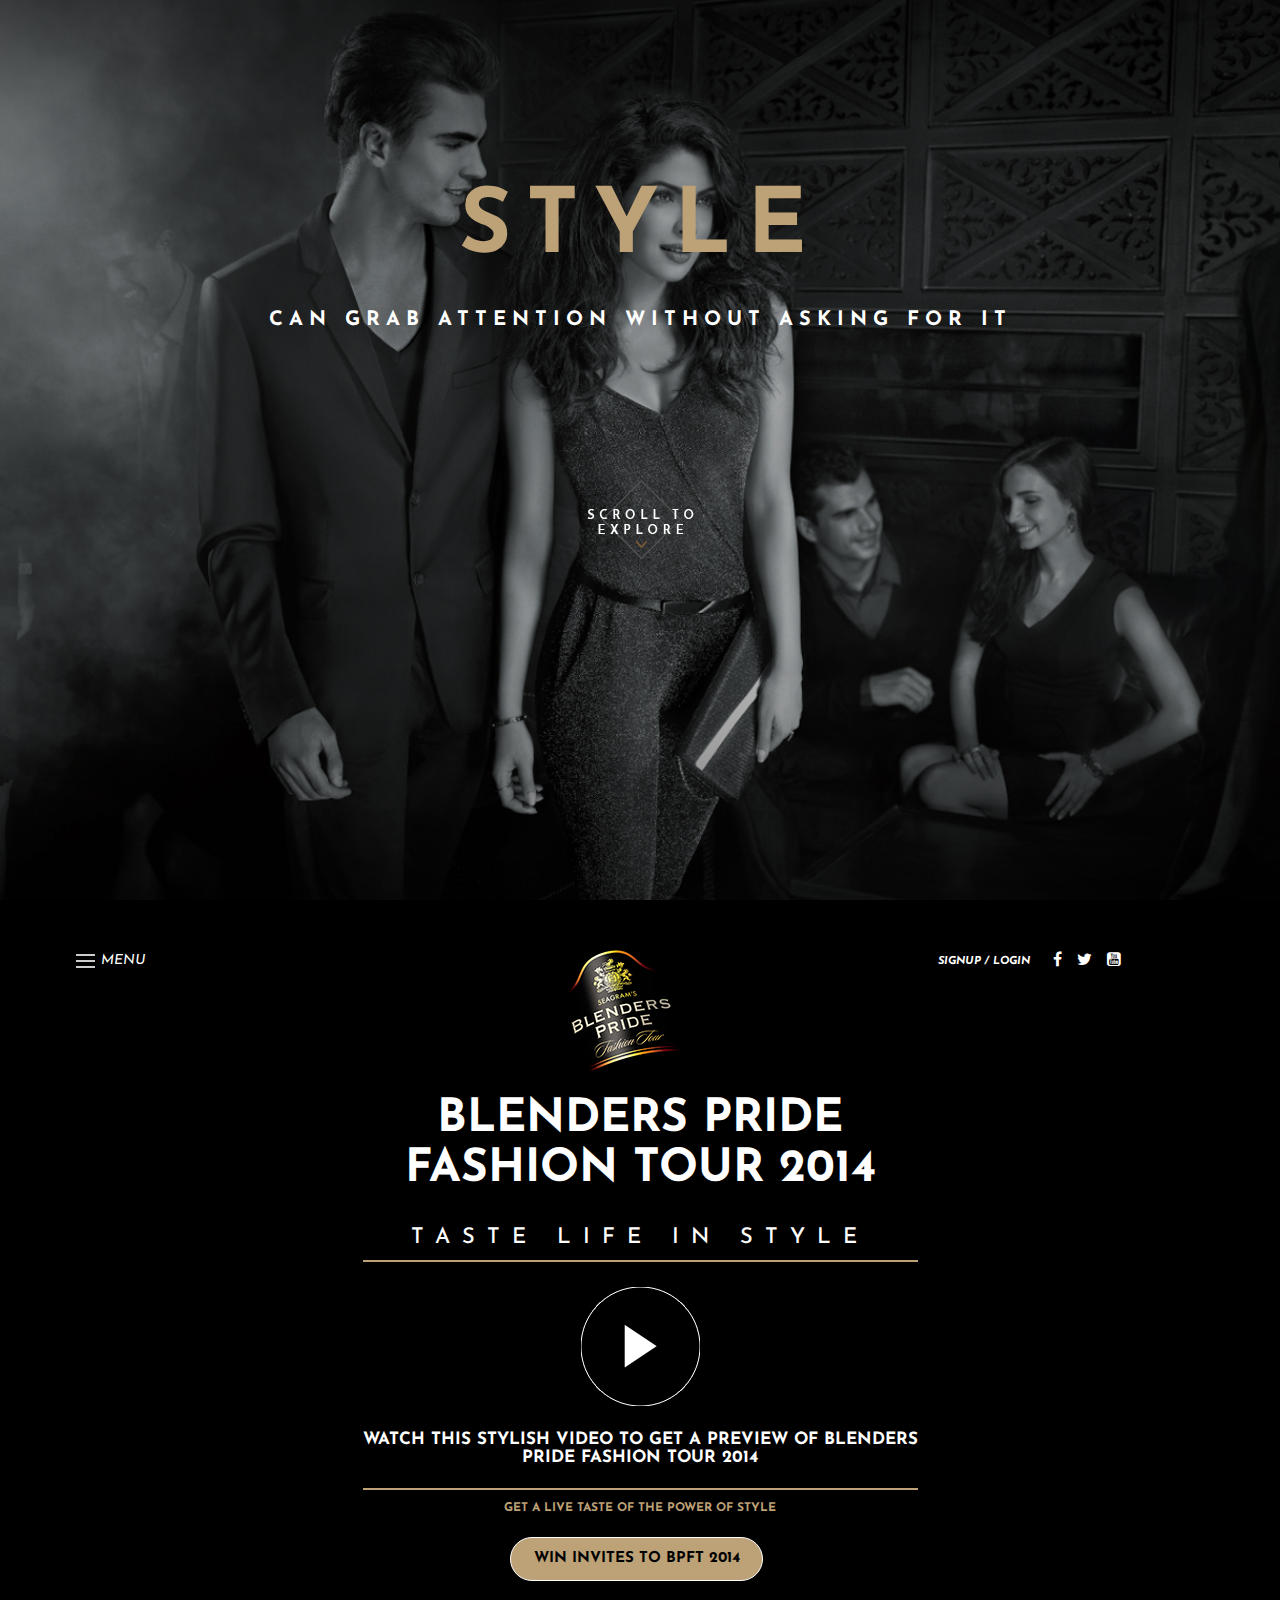
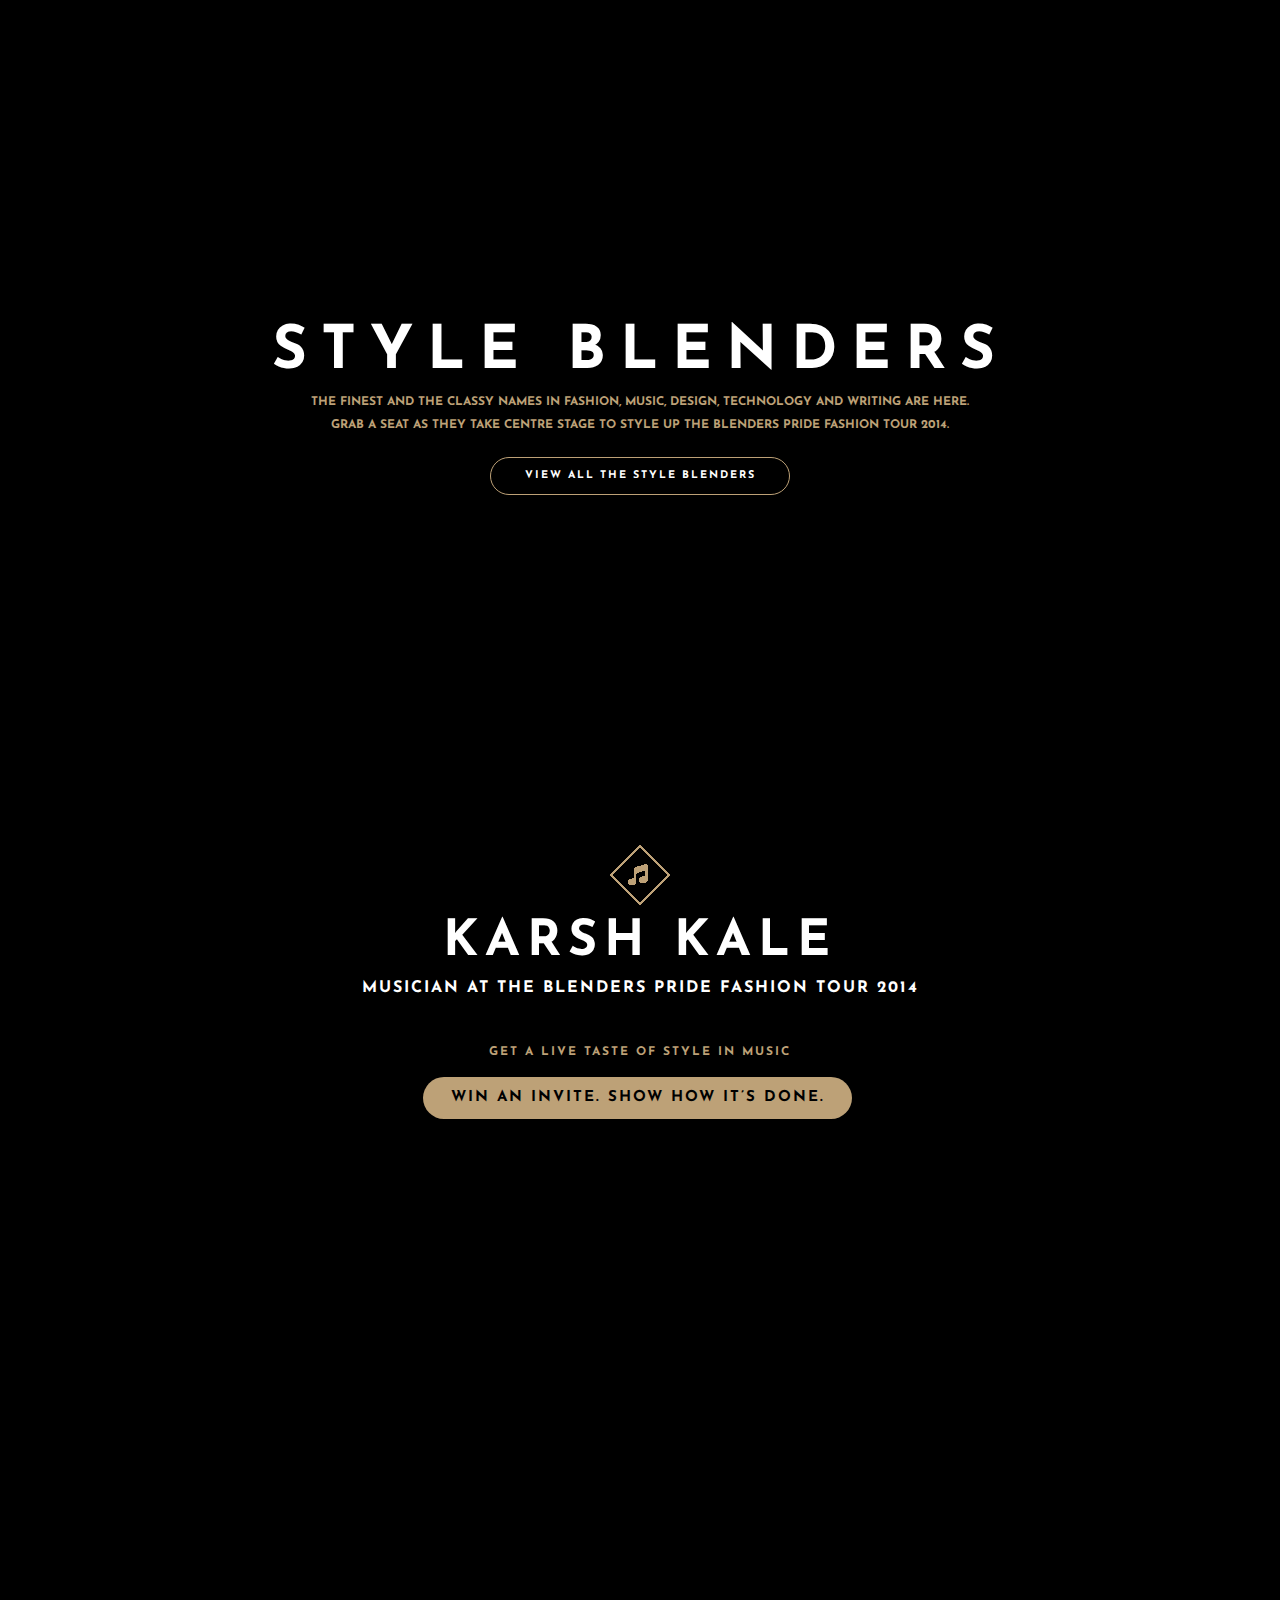
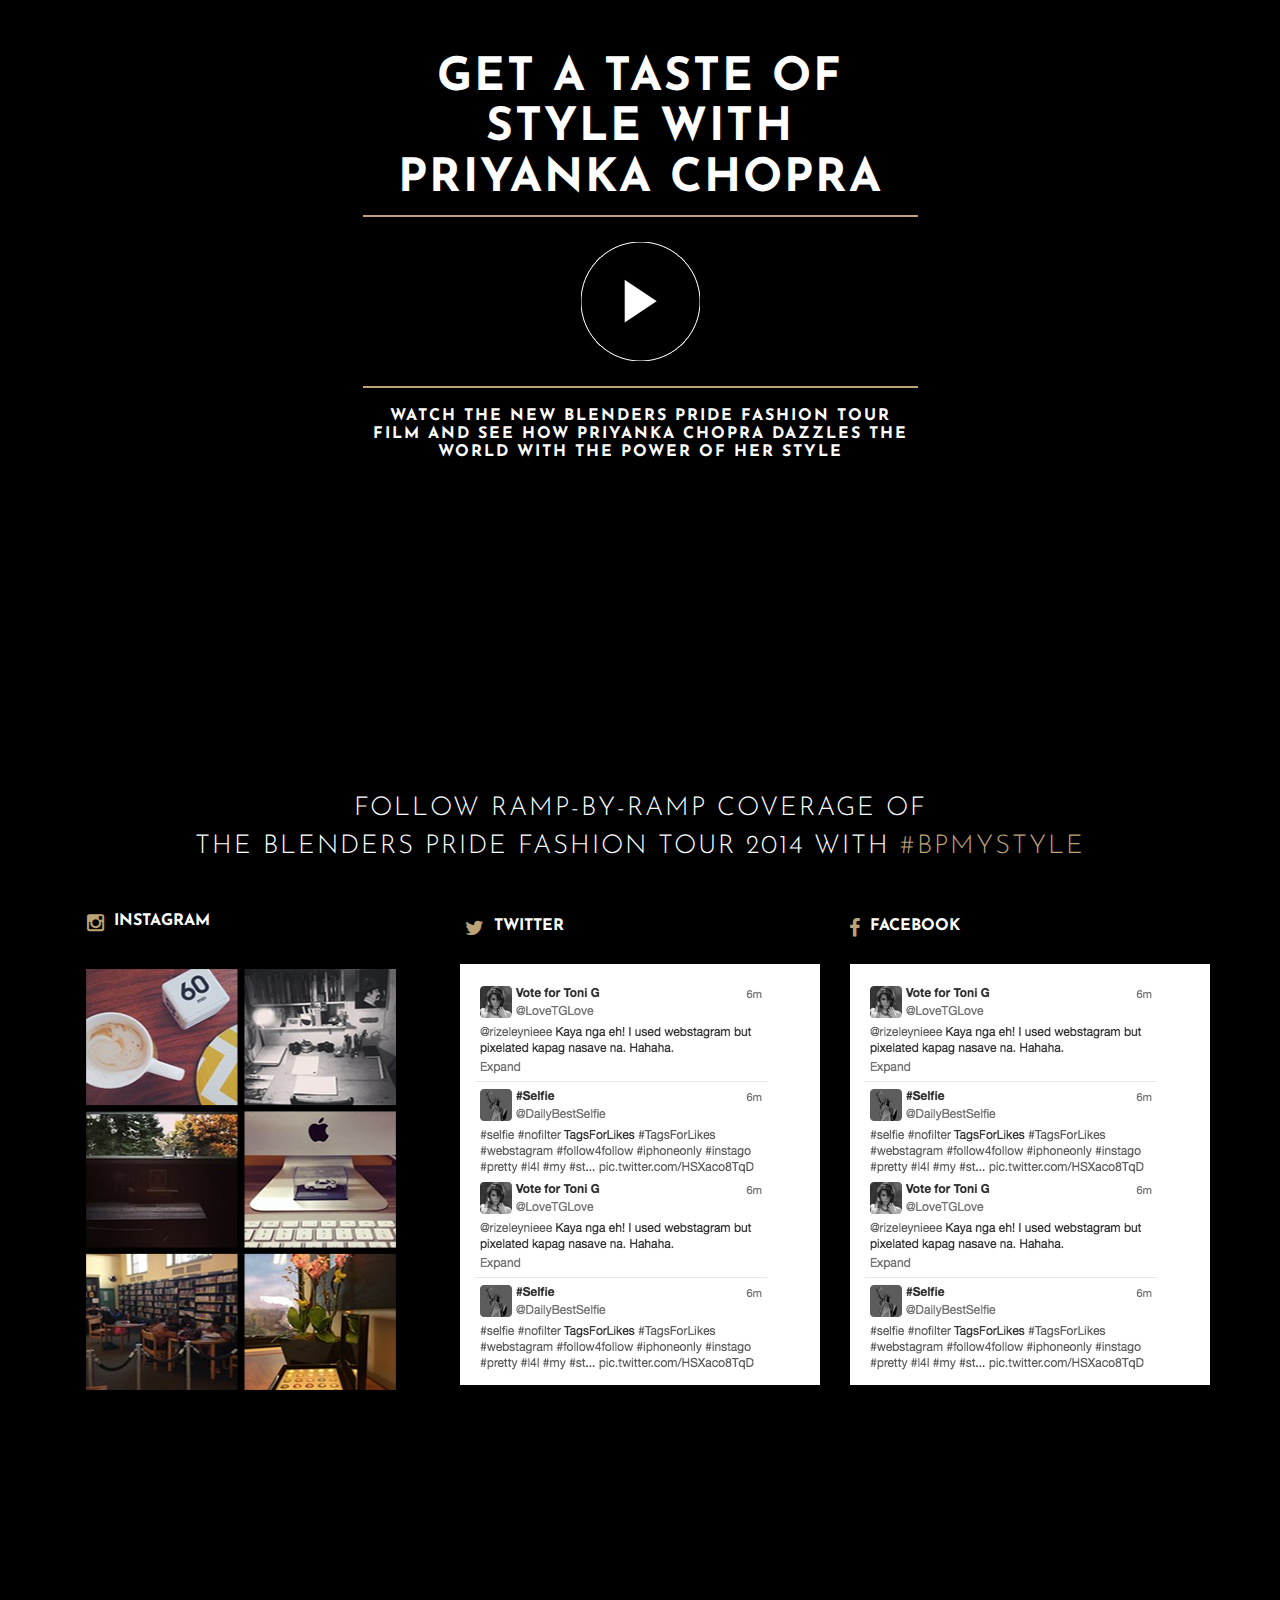
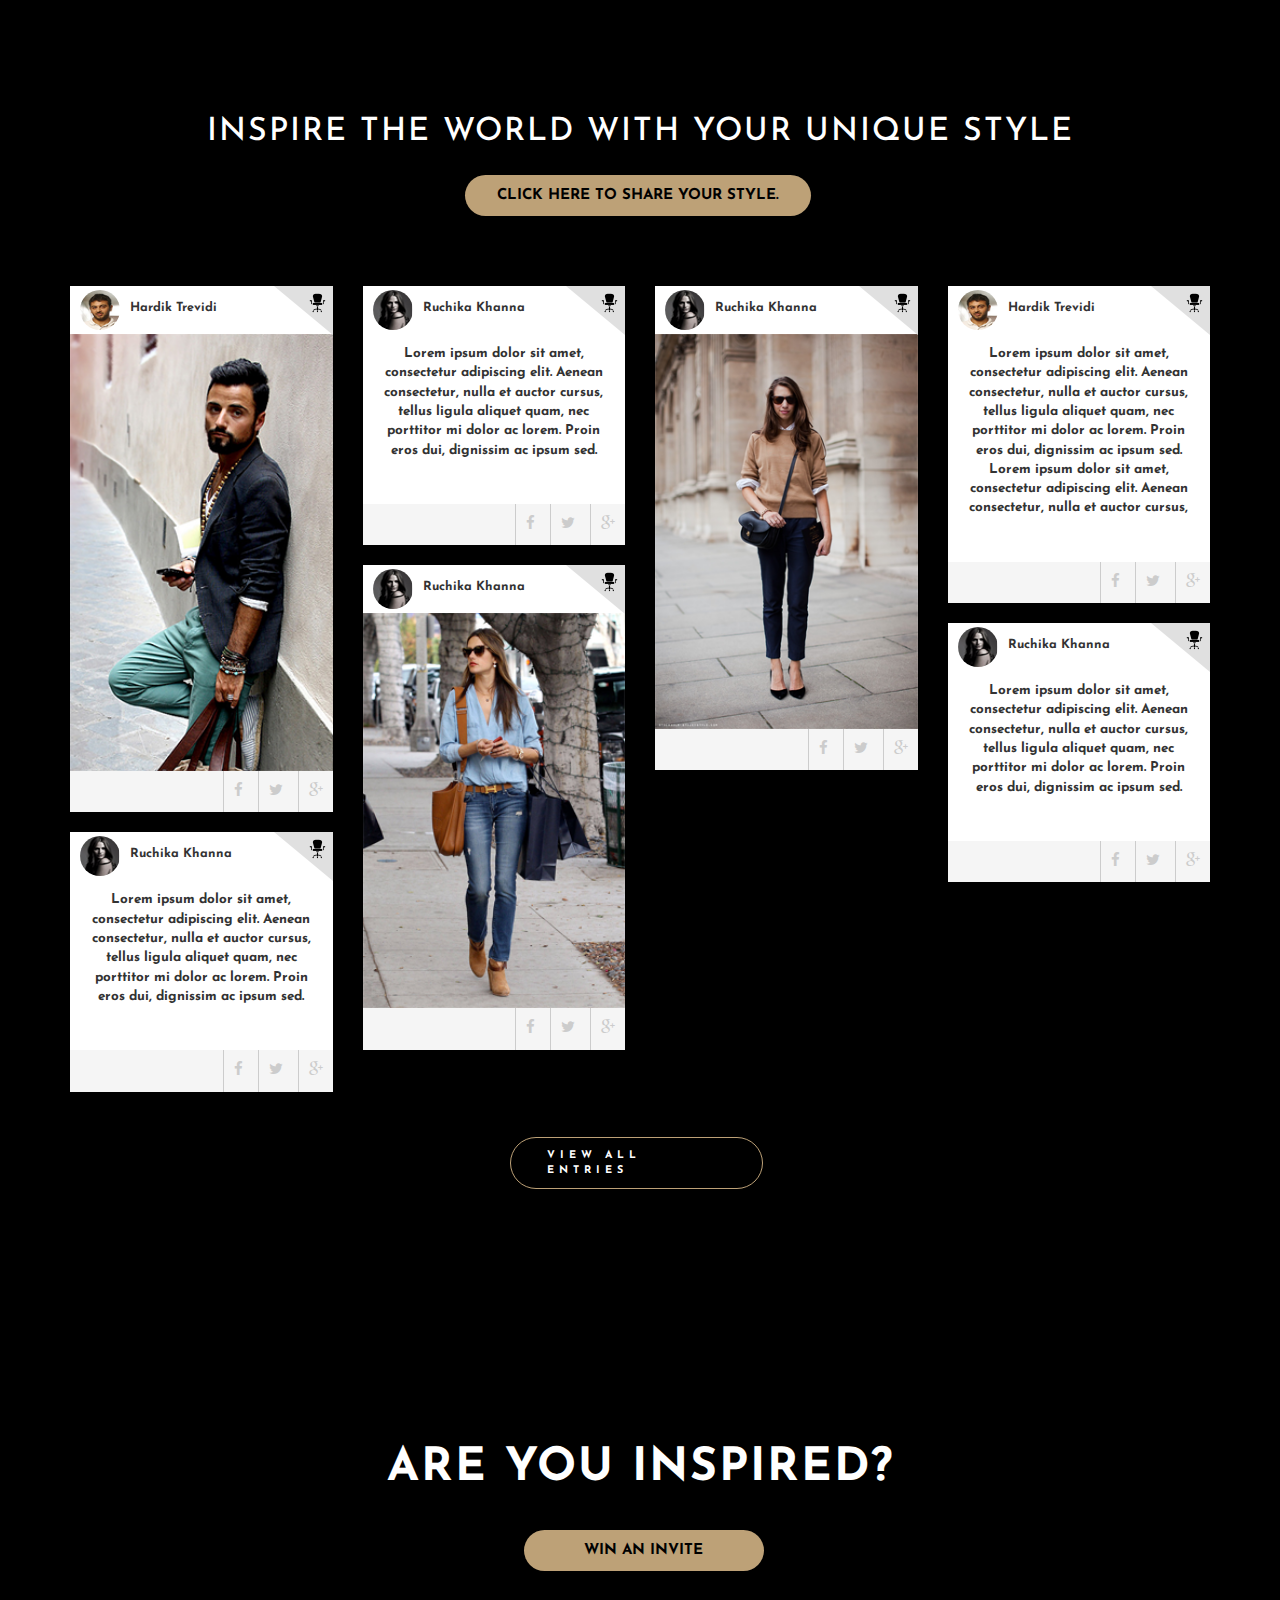
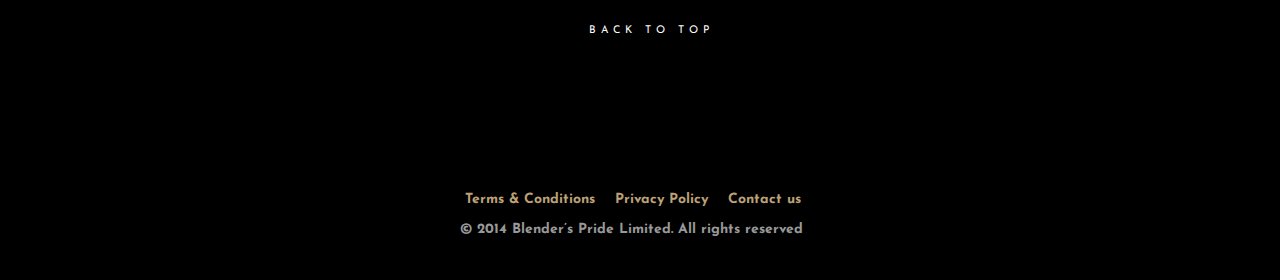
==== commit 81f9e34d: "some file change and added" ====
--- a/index.html
+++ b/index.html
@@ -59,98 +59,99 @@
         <div class="space">
 
         </div>
-<div class="st-container" id="st-container">
-    
-            <div class="section home">
-    
-                    <nav class="st-menu st-effect-11" id="menu-11">
-                        <h2 class="">menu</h2>
-                        <ul>
-                            <li><a class="" href="#">SCHEDULE</a>
-                            </li>
-                            <li><a class="" href="blender-style.html">STYLE BLENDERS</a>
-                            </li>
-                            <li><a class="" href="invite-list.html">INVITE LIST</a>
-                            </li>
-                            <li><a class="" href="#">ARCHIVE SITE</a>
-                            </li>
-                            
-                        </ul>
-                    </nav>
-               			<div class="st-pusher">
-    <div class="st-content-inner">
-               <div class="st-content">
-                <div class="container">
-    
-    
-                    <div class="row">
-                        <div class="col-md-5">
-                            <div class="menu" id="st-trigger-effects">
-                                <button data-effect="st-effect-11" >
-                                    <img src="img/menu.png"><i class="menu-text">menu</i>
-                                </button>
-                            </div>
-    
-    
-    
-    
-                        </div>
-                        <div class="col-md-3">
-                            <div class="navbar-header">
-    
-                                <a class="navbar-brands" href="#">
-                                    <img src="img/logo.png" alt="bootstrapwizard logo">
-                                </a>
-                            </div>
-                        </div>
-                        <div class="col-md-4 social-link">
-                            <div class="signin">
-                                <a href="#"><i>signup /</i></a>
-                                <a href="login.html"><i>login</i></a>
-    
-                            </div>
-                            <div class="social">
-                                <a href="#"><i class="fa fa-facebook"></i></a> 
-                                <a href="#"> <i class="fa fa-twitter"></i>
-                                </a>
-                                <a href="#"><i class="fa fa-youtube-square"></i></a> 
-                            </div>
-                        </div>
-    
-                    </div>
-                    <div class="row">
-                        <div class="col-md-3"></div>
-                        <div class="col-md-6">
-                            <div class="contents">
-                                <h3>Blenders Pride Fashion Tour 2014</h3>
-                                <h5>Taste Life in Style</h5>
-                                <div class="play">
-                                    <a href="#">
-                                        <img src="img/playbutton.png" alt="">
-                                    </a>
-                                </div>
-                                <h6>Watch this stylish video to get a preview of Blenders Pride Fashion Tour 2014</h6>
-                                <p>Get a live taste of the power of style</p>
-                                <div class="home-invite">
-    
-                                    <a href="#">
-                                        <p>Win invites to BPFT 2014</p>
-                                    </a>
-                                </div>
-    
-    
-    
-                            </div>
-                        </div>
-                        <div class="col-md-3"></div>
-                        <!-- /.navbar-collapse -->
-                    </div>
-                   </div>
-                   </div>
-    </div>
-                </div>
-            </div>
-</div>
+        <div class="st-container" id="st-container">
+
+            
+
+                <nav class="st-menu st-effect-11" id="menu-11">
+                    <h2 class="">menu</h2>
+                    <ul>
+                        <li><a class="" href="#">SCHEDULE</a>
+                        </li>
+                        <li><a class="" href="blender-style.html">STYLE BLENDERS</a>
+                        </li>
+                        <li><a class="" href="invite-list.html">INVITE LIST</a>
+                        </li>
+                        <li><a class="" href="#">ARCHIVE SITE</a>
+                        </li>
+
+                    </ul>
+                </nav>
+                <div class="st-pusher">
+                    <div class="st-content-inner">
+                        <div class="st-content">
+                           <div class="section home">
+                            <div class="container">
+
+
+                                <div class="row">
+                                    <div class="col-md-5">
+                                        <div class="menu" id="st-trigger-effects">
+                                            <button data-effect="st-effect-11">
+                                                <img src="img/menu.png"><i class="menu-text">menu</i>
+                                            </button>
+                                        </div>
+
+
+
+
+                                    </div>
+                                    <div class="col-md-3">
+                                        <div class="navbar-header">
+
+                                            <a class="navbar-brands" href="#">
+                                                <img src="img/logo.png" alt="bootstrapwizard logo">
+                                            </a>
+                                        </div>
+                                    </div>
+                                    <div class="col-md-4 social-link">
+                                        <div class="signin">
+                                            <a href="#"><i>signup /</i></a>
+                                            <a href="login.html"><i>login</i></a>
+
+                                        </div>
+                                        <div class="social">
+                                            <a href="#"><i class="fa fa-facebook"></i></a> 
+                                            <a href="#"> <i class="fa fa-twitter"></i>
+                                            </a>
+                                            <a href="#"><i class="fa fa-youtube-square"></i></a> 
+                                        </div>
+                                    </div>
+
+                                </div>
+                                <div class="row">
+                                    <div class="col-md-3"></div>
+                                    <div class="col-md-6">
+                                        <div class="contents">
+                                            <h3>Blenders Pride Fashion Tour 2014</h3>
+                                            <h5>Taste Life in Style</h5>
+                                            <div class="play">
+                                                <a href="#">
+                                                    <img src="img/playbutton.png" alt="">
+                                                </a>
+                                            </div>
+                                            <h6>Watch this stylish video to get a preview of Blenders Pride Fashion Tour 2014</h6>
+                                            <p>Get a live taste of the power of style</p>
+                                            <div class="home-invite">
+
+                                                <a href="#">
+                                                    <p>Win invites to BPFT 2014</p>
+                                                </a>
+                                            </div>
+
+
+
+                                        </div>
+                                    </div>
+                                    <div class="col-md-3"></div>
+                                    <!-- /.navbar-collapse -->
+                                </div>
+                            </div>
+                        </div>
+                    </div>
+                </div>
+            </div>
+        </div>
         <div class="mid-content">
             <div class="container">
 
@@ -311,11 +312,11 @@
                                 </a>
                             </div>
                             <div class="panel-footer">
-                               <div class="pull-right">
-                                <a href="#"><i class="fa fa-facebook"></i></a>
-                                <a href="#"><i class="fa fa-twitter"></i></a>
-                                <a href="#"> <i class="fa fa-google-plus"></i>
-                                </a>
+                                <div class="pull-right">
+                                    <a href="#"><i class="fa fa-facebook"></i></a>
+                                    <a href="#"><i class="fa fa-twitter"></i></a>
+                                    <a href="#"> <i class="fa fa-google-plus"></i>
+                                    </a>
                                 </div>
                                 <div class="clearfix"></div>
                             </div>
@@ -330,10 +331,10 @@
                                 <p>Lorem ipsum dolor sit amet, consectetur adipiscing elit. Aenean consectetur, nulla et auctor cursus, tellus ligula aliquet quam, nec porttitor mi dolor ac lorem. Proin eros dui, dignissim ac ipsum sed.</p>
                             </div>
                             <div class="panel-footer">
-                               <div class="pull-right">
-                                <a href="#"><i class="fa fa-facebook"></i></a>
-                                <a href="#"><i class="fa fa-twitter"></i></a>
-                                <a href="#"><i class="fa fa-google-plus"></i></a>
+                                <div class="pull-right">
+                                    <a href="#"><i class="fa fa-facebook"></i></a>
+                                    <a href="#"><i class="fa fa-twitter"></i></a>
+                                    <a href="#"><i class="fa fa-google-plus"></i></a>
                                 </div>
                                 <div class="clearfix"></div>
                             </div>
@@ -350,12 +351,12 @@
                                 <p>Lorem ipsum dolor sit amet, consectetur adipiscing elit. Aenean consectetur, nulla et auctor cursus, tellus ligula aliquet quam, nec porttitor mi dolor ac lorem. Proin eros dui, dignissim ac ipsum sed.</p>
                             </div>
                             <div class="panel-footer">
-                               <div class="pull-right">
-                                <a href="#"> <i class="fa fa-facebook"></i>
-                                </a>
-                                <a href="#"><i class="fa fa-twitter"></i></a>
-                                <a href="#"> <i class="fa fa-google-plus"></i>
-                                </a>
+                                <div class="pull-right">
+                                    <a href="#"> <i class="fa fa-facebook"></i>
+                                    </a>
+                                    <a href="#"><i class="fa fa-twitter"></i></a>
+                                    <a href="#"> <i class="fa fa-google-plus"></i>
+                                    </a>
                                 </div>
                                 <div class="clearfix"></div>
                             </div>
@@ -371,13 +372,13 @@
                                     <img src="img/ruchika.png" width="100%">
                                 </a>
                             </div>
-                               <div class="panel-footer">
-                               <div class="pull-right">
-                                <a href="#"> <i class="fa fa-facebook"></i>
-                                </a>
-                                <a href="#"><i class="fa fa-twitter"></i></a>
-                                <a href="#"> <i class="fa fa-google-plus"></i>
-                                </a>
+                            <div class="panel-footer">
+                                <div class="pull-right">
+                                    <a href="#"> <i class="fa fa-facebook"></i>
+                                    </a>
+                                    <a href="#"><i class="fa fa-twitter"></i></a>
+                                    <a href="#"> <i class="fa fa-google-plus"></i>
+                                    </a>
                                 </div>
                                 <div class="clearfix"></div>
                             </div>
@@ -396,12 +397,12 @@
                                 </a>
                             </div>
                             <div class="panel-footer">
-                               <div class="pull-right">
-                                <a href="#"> <i class="fa fa-facebook"></i>
-                                </a>
-                                <a href="#"><i class="fa fa-twitter"></i></a>
-                                <a href="#"> <i class="fa fa-google-plus"></i>
-                                </a>
+                                <div class="pull-right">
+                                    <a href="#"> <i class="fa fa-facebook"></i>
+                                    </a>
+                                    <a href="#"><i class="fa fa-twitter"></i></a>
+                                    <a href="#"> <i class="fa fa-google-plus"></i>
+                                    </a>
                                 </div>
                                 <div class="clearfix"></div>
                             </div>
@@ -418,13 +419,13 @@
                                 <p>Lorem ipsum dolor sit amet, consectetur adipiscing elit. Aenean consectetur, nulla et auctor cursus, tellus ligula aliquet quam, nec porttitor mi dolor ac lorem. Proin eros dui, dignissim ac ipsum sed. Lorem ipsum dolor sit amet, consectetur adipiscing elit. Aenean consectetur, nulla et auctor cursus,</p>
                             </div>
                             <div class="panel-footer">
-                               <div class="pull-right">
-                                <a href="#"> <i class="fa fa-facebook"></i>
-                                </a>
-                                <a href="#"> <i class="fa fa-twitter"></i>
-                                </a>
-                                <a href="#"> <i class="fa fa-google-plus"></i>
-                                </a>
+                                <div class="pull-right">
+                                    <a href="#"> <i class="fa fa-facebook"></i>
+                                    </a>
+                                    <a href="#"> <i class="fa fa-twitter"></i>
+                                    </a>
+                                    <a href="#"> <i class="fa fa-google-plus"></i>
+                                    </a>
                                 </div>
                                 <div class="clearfix"></div>
                             </div>
@@ -439,11 +440,11 @@
                                 <p>Lorem ipsum dolor sit amet, consectetur adipiscing elit. Aenean consectetur, nulla et auctor cursus, tellus ligula aliquet quam, nec porttitor mi dolor ac lorem. Proin eros dui, dignissim ac ipsum sed.</p>
                             </div>
                             <div class="panel-footer">
-                               <div class="pull-right">
-                                <a href="#"><i class="fa fa-facebook"></i></a>
-                                <a href="#"><i class="fa fa-twitter"></i></a>
-                                <a href="#"> <i class="fa fa-google-plus"></i>
-                                </a>
+                                <div class="pull-right">
+                                    <a href="#"><i class="fa fa-facebook"></i></a>
+                                    <a href="#"><i class="fa fa-twitter"></i></a>
+                                    <a href="#"> <i class="fa fa-google-plus"></i>
+                                    </a>
                                 </div>
                                 <div class="clearfix"></div>
                             </div>
--- a/css/style.css
+++ b/css/style.css
@@ -4,7 +4,6 @@
     background-size: cover;
     /*    border-bottom: 1px solid #aaa;*/
 }
-
 .section.intro {
     background: #000 url(../img/bg1.jpg) no-repeat fixed center center;
     background-size: cover;
@@ -63,7 +62,12 @@
     background: #000 url(../img/background_image.png) no-repeat fixed center center;
     background-size: cover;
 }
+.reset {
+    background: #000 url(../img/background_image.png) no-repeat fixed center center;
+    background-size: cover;
+}
 /*css end*/
+
 .section.footer {
     height: 120px !important;
 }
@@ -87,7 +91,7 @@
 }
 body {
     font-family: "Josefin Sans";
-	background:black;
+    background: black;
 }
 body a:hover {
     text-decoration: none;
@@ -104,6 +108,9 @@
     bottom: 20px;
     width: 100%;
     right: 0px;
+}
+body a{
+text-decoration: none;
 }
 a {
     color: #cccccc;
@@ -376,6 +383,7 @@
     font-size: 18px;
     letter-spacing: 2px;
     font-weight: 300;
+    padding-bottom: 20px;
 }
 .top-pad {
     padding-top: 30px;
@@ -502,6 +510,14 @@
     margin-bottom: 70px;
 }
 .top-share p {
+    font-size: 15px;
+    color: #000000;
+    padding: 10px 10px;
+    text-transform: uppercase;
+    font-weight: 700;
+    text-align: center;
+}
+.pro-data .top-share p {
     font-size: 15px;
     color: #000000;
     padding: 10px 10px;
@@ -633,6 +649,7 @@
 }
 .footer-text a {
     padding-right: 15px;
+    color: #bda177;
 }
 .comp-text {
     color: #999;
@@ -913,10 +930,9 @@
     padding: 54px;
 }
 .col-md-3.col1.posts {
-float: none;
-margin-bottom: 0px;
-}
-
+    float: none;
+    margin-bottom: 0px;
+}
 /*css end*/
 
 .profile-back {
@@ -989,9 +1005,10 @@
     background: #bda177;
     border: #bda177;
     width: 120px;
-    font-size: 19px;
+    font-size: 15px;
     color: black;
     text-transform: uppercase;
+    font-weight: 700;
 }
 .profile-edit .profile-cancel {
     margin-top: 10px;
@@ -999,10 +1016,11 @@
     background: transparent;
     border: none;
     width: 98px;
-    font-size: 19px;
+    font-size: 15px;
     color: #bda177;
     text-transform: uppercase;
     margin-bottom: 10px;
+    font-weight: 700;
 }
 .profile-image .profile-submit {
     margin-top: 10px;
@@ -1010,9 +1028,10 @@
     background: #bda177;
     border: #bda177;
     width: 120px;
-    font-size: 19px;
+    font-size: 15px;
     color: black;
     text-transform: uppercase;
+    font-weight: 700;
 }
 .profile-image .profile-cancel {
     margin-top: 10px;
@@ -1020,9 +1039,10 @@
     background: transparent;
     border: none;
     width: 98px;
-    font-size: 19px;
-    color: #bda177;
-    text-transform: uppercase;
+    font-size: 15px;
+    color: #bda177;
+    text-transform: uppercase;
+    font-weight: 700;
 }
 .profile-text p {
     text-align: justify;
@@ -1133,12 +1153,12 @@
     font-size: 10px;
     text-transform: uppercase;
 }
- .icon-head {
-    padding-bottom: 20px; 
+.icon-head {
+    padding-bottom: 20px;
     padding-top: 20px;
 }
-.city-head{
-padding-top: 60px;
+.city-head {
+    padding-top: 60px;
 }
 .city-head h4 {
     color: white;
@@ -1170,9 +1190,8 @@
     border: 1px solid #bda177;
     width: 71px;
     height: 88px;
-    padding:  0px 2px 0px 0px;
-}
-
+    padding: 0px 2px 0px 0px;
+}
 .hyderabd-text.label-texts p {
     text-align: center;
     color: #fff;
@@ -1180,11 +1199,10 @@
     font-size: 15px;
     padding-top: 8px;
 }
-.hyderabd-text.label-texts i{
-font-size:26px;
-    color:#bda177;
-}
-
+.hyderabd-text.label-texts i {
+    font-size: 26px;
+    color: #bda177;
+}
 .hyderabad-name .name-icon {
     font-size: 17px;
     color: #fff;
@@ -1196,51 +1214,46 @@
     padding-top: 12px;
     padding-bottom: 14px;
 }
-
-
 .label-texts {
     margin: 14px;
 }
-.profile-pic{
-width: 170px;
-height: 150px;
-border-radius: 300px;
-    float:right;
-}
-.profile-details h4{
-color:#fff;
-   font-size: 39px; 
-}
-.profile-details .id-text{
-color:#fff;
-   font-size: 10px; 
-    text-transform: uppercase;
-    letter-spacing: 2px;
-    padding-left:10px;
-    font-weight: 700;
-}
-.profile-details .location-text{
-color:#fff;
-   font-size: 10px; 
-    text-transform: uppercase;
-    letter-spacing: 2px;
-    padding-left:15px;
-    font-weight: 700;
-    
-}
-.border-line{
-bord
-}
-.edit-pro{
-color:#bda177;
-   font-size: 10px; 
+.profile-pic {
+    width: 170px;
+    height: 150px;
+    border-radius: 300px;
+    float: right;
+}
+.profile-details h4 {
+    color: #fff;
+    font-size: 39px;
+}
+.profile-details .id-text {
+    color: #fff;
+    font-size: 10px;
+    text-transform: uppercase;
+    letter-spacing: 2px;
+    padding-left: 10px;
+    font-weight: 700;
+}
+.profile-details .location-text {
+    color: #fff;
+    font-size: 10px;
+    text-transform: uppercase;
+    letter-spacing: 2px;
+    padding-left: 15px;
+    font-weight: 700;
+}
+.border-line {
+    bord
+}
+.edit-pro {
+    color: #bda177;
+    font-size: 10px;
     text-transform: uppercase;
     letter-spacing: 2px;
     font-weight: 700;
     border-top: 1px solid #bda177;
-   padding: 2px 173px 0px 0px;
-    
-    
+    padding: 2px 173px 0px 0px;
 }
 .count-num {
     border-radius: 1px solid;
@@ -1252,24 +1265,21 @@
     padding: 5px 11px 0px;
     margin-left: 50px;
 }
-.count-num h4{
-
-color:#fff;
-    font-size:49.69px;
-    
-}
-.social-pro p{
-font-size: 16px;
-    color:#fff;
+.count-num h4 {
+    color: #fff;
+    font-size: 49.69px;
+}
+.social-pro p {
+    font-size: 16px;
+    color: #fff;
     text-transform: uppercase;
     letter-spacing: 2px;
     font-weight: 700;
     padding-top: 10px;
 }
-.count-num h6{
-
-color:#fff;
-    font-size:9px;
+.count-num h6 {
+    color: #fff;
+    font-size: 9px;
     text-transform: uppercase;
     letter-spacing: 2px;
     text-align: center;
@@ -1277,11 +1287,12 @@
 }
 .social-icon i {
     background: #bda177;
-    height: 45px;
-    width: 45px;
+    height: 39px;
+    width: 39px;
     border-radius: 30px;
-    font-size: 26px;
+    font-size: 18px;
     padding: 11px 0px 0px 12px;
+    margin-right: 10px;
 }
 .plus {
     background: transparent;
@@ -1290,153 +1301,772 @@
     border-radius: 30px;
     font-size: 26px;
     padding: 11px 0px 0px 12px;
-    border:1px solid #ccc;
-}
-.pro-head h6{
+    border: 1px solid #ccc;
+}
+.pro-head h6 {
     padding-top: 15px;
- text-transform: uppercase;
-    letter-spacing: 2px;
-font-size:14px;
-    color:#bda177;
-    
-}
-.pro-head h4{
+    text-transform: uppercase;
+    letter-spacing: 2px;
+    font-size: 14px;
+    color: #bda177;
+}
+.pro-head h4 {
     padding-top: 15px;
- text-transform: uppercase;
+    text-transform: uppercase;
     letter-spacing: 8px;
-font-size:49px;
-    color:#fff;
+    font-size: 49px;
+    color: #fff;
     font-weight: 300;
-    
-}
-.karsh-img{
-border-radius: 100px;
-height: 100px;
-}
-.pro-karsh p{
+}
+.karsh-img {
+    border-radius: 100px;
+    height: 100px;
+    width: 100px;
+}
+.pro-karsh p {
+    text-transform: uppercase;
+    font-size: 12px;
+    color: #bda177;
+    letter-spacing: 2px;
+}
+.pro-data h5 {
+    font-size: 12px;
+    text-transform: uppercase;
+    color: #bda177;
+    letter-spacing: 2px;
+}
+.pro-data h6 {
+    font-size: 14px;
+    text-transform: none;
+    color: #bda177;
+    letter-spacing: 2px;
+    font-weight: 300;
+}
+.pro-data p {
+    font-size: 14px;
+    text-transform: none;
+    color: #fff;
+    letter-spacing: 2px;
+    font-weight: 300;
+}
+.profile-sub {
+    text-transform: uppercase;
+    border-radius: 30px;
+    background: #bda177;
+    border: #bda177;
+    width: 98px;
+    font-size: 15px;
+    color: black;
+    font-weight: 700;
+    margin-top: 20px;
+    margin-bottom: 40px;
+}
+.pro-data5 h6 {
+    text-transform: uppercase;
+    font-size: 14px;
+    color: #bda177;
+    letter-spacing: 2px;
+    font-weight: 700;
+}
+.pro-data5 p {
+    font-size: 14px;
+    text-transform: none;
+    color: #fff;
+    letter-spacing: 2px;
+    font-weight: 300;
+}
+.pro-data5 {
+    border: 2px solid #ccc;
+    padding: 10px 0px 10px 27px;
+}
+.pro-data2 p {
+    font-size: 14px;
+    text-transform: none;
+    color: #fff;
+    letter-spacing: 2px;
+    font-weight: 300;
+    border: 1px solid #3d3427;
+    ;
+    background: #3d3427;
+    padding: 20px;
+}
+.pro-data3 {
+    text-transform: uppercase;
+    letter-spacing: 2px;
+    font-size: 14px;
+    color: #bda177;
+    font-weight: 700;
+}
+.approve {
+    padding-top: 25px;
+    float: right;
+}
+.pro-desc {
+    padding-top: 25px;
+    border-top: 1px solid #bda177;
+    border-bottom: 1px solid #bda177;
+    padding-bottom: 25px;
+}
+.pro-desc2 {
+    padding-top: 25px;
+    border-bottom: 1px solid #bda177;
+    padding-bottom: 25px;
+}
+.pro-desc4 {
+    padding-top: 25px;
+}
+.pro-desc5 {
+    padding-top: 25px;
+    border-top: 1px solid #bda177;
+}
+.contents-content p {
+    color: white;
+    font-size: 15px;
+}
+.mid-img2 {
+    margin-left: -14px;
+}
+.mid-img3 {
+    border: 2px solid #ccc;
+    padding: 32px 0px 30px 44px;
+}
+.col-md-2.mid-img2 {} .contents-rest h3 {
+    font-size: 30px;
+    padding-bottom: 30px;
+    padding-top: 30px;
+    color: #bda177;
+    font-family: "Josefin Sans";
+    text-transform: uppercase;
+    font-weight: 700;
+    letter-spacing: 2px;
+}
+.contents-rest {
+    /* text-align: center; */
+    margin-right: 50px;
+}
+.contents-rest h5 {
+    font-size: 13.15px;
+    color: white;
+    text-transform: uppercase;
+    font-weight: 700;
+    padding-bottom: 15px;
+    letter-spacing: 2px;
+}
+.content-button {
+    padding: 15px;
+}
+.content-button button {
+    text-transform: uppercase;
+    border-radius: 30px;
+    background: #bda177;
+    border: #bda177;
+    width: 98px;
+    font-size: 15px;
+    color: black;
+    font-weight: 700;
+}
+.foot a {
+    color: #bda177;
+}
+input:focus {
+    outline-color: #D98C19;
+}
+.footer-text1 p {
+    font-size: 14px;
+    font-weight: 700;
+}
+.clr-gold {
+    COLOR: #bda177;
+}
+.pading1 {
+    padding-top: 30px;
+}
+.contents1 h3 {
+    text-transform: uppercase;
+    text-align: center;
+    color: #bda177;
+    font-size: 41.75px;
+    letter-spacing: 6px;
+}
+.content-button1 a button {
+    border-radius: 30px;
+    background: #bda177;
+    border: #bda177;
+    width: 209px;
+    font-size: 15px;
+    color: black;
+    font-weight: 700;
+    padding: 5px;
+}
+input.lockicon {
+    padding-left: 36px;
+    background: #000 url("../img/lock.jpg") 7px no-repeat;
+}
+.col-md-6-pad1 {
+    position: absolute;
+    right: -36px;
+    font-size: 16px;
+    color: white;
+    font-weight: 600;
+}
+/*sohan css*/
+
+.input-content input {
+    height: 34px;
+    width: 360px;
+    border: 1px solid #bda177;
+    background: transparent;
+    padding: 19px;
+    font-size: 12px;
+    margin: 8px;
+    /* color: white; */
+    font-weight: 700;
+    letter-spacing: 2px;
+}
+.margin1 {
+    margin-top: 52px;
+}
+.col-md-6-pad button {
+    border-radius: 30px;
+    background: #bda177;
+    border: #bda177;
+    width: 98px;
+    text-transform: uppercase;
+    font-size: 15px;
+    color: black;
+    font-weight: 700;
+}
+.color-p1 h3 {
+    margin-top: 50px;
+    margin-bottom: 50px;
+    color: #bda177;
+}
+.button-content {
+    padding-left: 90px;
+}
+.col-md-6-pad1 {
+    position: absolute;
+    right: -36px;
+    font-size: 16px;
+    color: white;
+    font-weight: 600;
+}
+.col-md-6-pad {
+    padding-left: 70px;
+}
+.row-margin {
+    margin-top: 20px;
+}
+.home-invites {
+    background: #000000;
+    border: 1px solid #ffffff;
+    width: 350px;
+    border-radius: 30px;
+    position: relative;
+    left: 50%;
+    margin-left: -190px;
+    margin-top: 20px;
+    margin-bottom: 10px;
+}
+.home-invites p {
+    font-size: 15px;
+    color: #ffffff;
+    text-transform: uppercase;
+    font-weight: 600;
+}
+.grey{
+ color:#bda177;   
+}
+.home-invites p i {
+    background: white;
+    height: 30px;
+    width: 30px;
+    -moz-border-radius: 50px;
+    -webkit-border-radius: 50px;
+    border-radius: 50px;
+    padding: 7px 9px;
+    color: #000000;
+    margin-left: 29px;
+    margin-right: 42px;
+    font-size: 20px;
+    position: relative;
+    top: 4px;
+}
+.content-newacc p {
+    color: white;
+    text-align: center;
+    font-size: 16px;
+    padding-top: 40px;
+    margin-bottom: 31px;
+    font-weight: 600;
+}
+.follow1 h5 {
+    text-align: center;
+    color: #bda177;
+    text-transform: uppercase;
+    font-size: 30px;
+    letter-spacing: 2px;
+    font-weight: 700;
+}
+.follow1 h4 {
+    font-size: 17px;
+    letter-spacing: 2px;
+}
+.pad1 {
+    padding: 54px;
+}
+/*css end*/
+
+.approve p {
+    font-size: 10.66px;
+    color: #fff;
+    padding: 10px 0px 0px;
+    text-transform: uppercase;
+    font-weight: 700;
+    letter-spacing: 2px;
+}
+textarea.profiles-textarea {
+    background: transparent;
+    height: 200px;
+    width: 300px;
+}
+.mid-img2 p {
+    text-transform: uppercase;
+    font-weight: 700;
+    letter-spacing: 2px;
+    font-size: 11px;
+    color: #bda177;
+}
+.mid-img3 p {
+    text-transform: uppercase;
+    font-weight: 700;
+    letter-spacing: 2px;
+    font-size: 11px;
+    color: #bda177;
+}
+.profiles-cancel{
+    font-weight: 700;
+    margin-top: 10px;
+border-radius: none;
+background: transparent;
+border: none;
+width: 98px;
+font-size: 15px;
+color: #bda177;
 text-transform: uppercase;
-font-size:12px;
-    color:#bda177;
-    letter-spacing: 2px;
-    
-}
-.pro-data h5{
-    font-size:12px;
-    text-transform: uppercase;
-    color:#bda177;
-    letter-spacing: 2px;
-
-}
-.pro-data p{
-    font-size:14px;
-    text-transform: none;
-    color:#fff;
-    letter-spacing: 2px;
-    font-weight: 300;
-
-    
-}
-.approve{
-
-padding-top:25px;
-    float:right;
-
-}
-.pro-desc{
-    padding-top:25px;
-border-top: 1px solid #bda177;
-border-bottom: 1px solid #bda177;
-    padding-bottom:25px;
-}
-.pro-desc2{
-    padding-top:25px;
-
-border-bottom: 1px solid #bda177;
-    padding-bottom:25px;
-}
-
-.contents-content p
-{
-   color: white;
-font-size: 16px;
-}
-
-
-.contents-rest h3 {
-font-size: 30px;
-padding-bottom: 30px;
-padding-top: 30px;
+margin-bottom: 10px;
+}
+.add{
+margin-bottom: 5px;
+}
+.social-icon a{
+color:#000;
+}
+.footer-text1 a
+{
+    padding-right: 15px;
+}
+
+
+.row-minheight
+{
+    min-height: 470px;
+}
+.st-contain{
+position: relative;
+    overflow-x: hidden;
+}
+.footer-text1 a
+{
+    padding-right: 15px;
+}
+
+
+.row-minheight
+{
+    min-height: 470px;
+}
+
+
+.contents1 h5
+{
+font-size: 24px;
+text-transform: uppercase;
 color: #bda177;
-font-family: "Josefin Sans";
+font-weight: 600;
+padding: 20px;
+letter-spacing: 3px;
+}
+
+
+.contents1 h10
+{
+font-size: 14px;
+color: white;
+font-weight: 600;
 text-transform: uppercase;
-font-weight: 600;
-letter-spacing: 6px;
-}
-
-
-.contents-rest h5 {
-font-size: 13.45;
-color: white;
-text-transform: uppercase;
-font-weight: 600;
-padding-bottom: 15px;
-}
-
-.content-button
-{
-    padding:15px;
-}
-.content-button button
-{
-    border-radius: 30px;
+letter-spacing: 1px;
+padding-bottom: 20px;
+}
+
+
+/*.contents-rest h5 -----------------letter-spacing: 2px;---------------*/
+
+/*--------1416  .pading1 {
+padding-top: 60px;
+}---------*/
+
+
+.content-button2 a button {
+border-radius: 30px;
 background: #bda177;
 border: #bda177;
-width: 98px;
-font-size: 19px;
+width: 251px;
+font-size: 18px;
 color: black;
 font-weight: 700;
-}
-
-input:focus
-{
-outline-color: #D98C19;
-}
-
-.footer-text1 p {
-font-size: 14px;
-font-weight: 700;
-}
-
-.clr-gold
-{
-    COLOR: #bda177;
-}
-
-.pading1
-{
-    padding-top: 30px;
-
-}
- .contents1 h3
-{
-text-transform: uppercase;
+padding: 8px;
+}
+
+
+.contents-reg h3
+{
+    text-transform: uppercase;
 text-align: center;
 color: #bda177;
 font-size: 41.75px;
 letter-spacing: 6px;
-}
-.content-button1 a button {
+padding: 20px;
+}
+
+.contents-reg h5
+{
+    color: white;
+font-size: 17px;
+font-weight: 600;
+letter-spacing: 3px;
+text-transform: uppercase;
+padding-bottom: 15px;
+}
+
+.contents-reg h4
+{
+color:#bda177 ;
+font-size: 18px;
+letter-spacing: 3px;
+text-transform: uppercase;
+}
+
+
+.reg-invite{
+background: #000000;
+border: 1px solid #ffffff;
+width: 350px;
 border-radius: 30px;
+position: relative;
+left: 50%;
+margin-left: -190px;
+margin-top: 20px;
+margin-bottom: 10px;
+}
+
+
+.reg-invite p
+{
+    font-size: 15px;
+color: #ffffff;
+text-transform: uppercase;
+font-weight: 600;
+}
+
+.reg-invite p i {
+background: white;
+height: 32px;
+width: 32px;
+-moz-border-radius: 50px;
+-webkit-border-radius: 50px;
+border-radius: 50px;
+padding: 7px 9px;
+color: #000000;
+margin-left: -66px;
+margin-right: 42px;
+font-size: 20px;
+position: relative;
+top: 4px;
+}
+
+
+
+.input-age
+{
+background: black;
+width: 51px;
+height: 29px;
+outline: white;
+color: white;
+text-align: center;
+font-weight: 400;
+}
+
+
+
+select.select-sex
+{
+color: white;
+background: black;
+outline: white;
+width: 90px;
+height: 30px;
+}
+
+span.contage {
+color: #bda177;
+font-size: 18px;
+position: relative;
+top: 2px;
+padding: 4px;
+}
+
+
+.input-content1 input {
+height: 34px;
+width: 360px;
+border: 1px solid #FFFFFF;
+background: 111111;
+padding: 19px;
+font-size: 17px;
+margin: 8px;
+color: white;
+}
+
+input.cityicon {
+padding-left: 51px;
+background: #000 url("../img/location.png") 15px no-repeat;
+}
+
+
+input.emailicon {
+padding-left: 51px;
+background: #000 url("../img/envolap.png") 15px no-repeat;
+}
+
+input.usericon {
+padding-left: 51px;
+background: #000 url("../img/user.png") 15px no-repeat;
+}
+
+.input-content2 input {
+height: 60px;
+width: 360px;
+border: 1px solid #FFFFFF;
+background: 111111;
+padding: 19px;
+font-size: 17px;
+margin: 8px;
+color: white;
+}
+
+input.uploadicon {
+padding-left: 100px;
+background: #000 url("../img/uploadpic.png") 15px no-repeat;
+}
+
+.gift-head1
+{
+height: 52px;
+width: 430px;
 background: #bda177;
-border: #bda177;
-width: 209px;
-font-size: 19px;
-color: black;
-font-weight: 700;
-padding: 5px;
-}
-input.lockicon {
-padding-left: 36px;
-background: #000 url("../img/lock.jpg") 7px no-repeat;
-}
-
+text-align: center;
+align-content: center;
+position: relative;
+left: 64px;
+padding-top: 15px;
+margin-bottom: 5px;
+font-size: 20px;
+}
+
+.gift-head
+{
+ position: relative;
+left: 42%;
+}
+
+
+.gift-body
+{
+height: 360px;
+width: 396px;
+background: #bda177;
+text-align: center;
+align-content: center;
+position: relative;
+left: 81px; 
+}
+
+.gift-body1 p
+{
+  font-size: 17px;
+font-weight: 600;
+margin: -6px;
+}
+
+.gift-body1
+{
+padding: 10px;
+padding-top: 40px;
+}
+
+.gift-body2 p
+{
+  font-size: 17px;
+font-weight: 600;
+margin: -6px;
+}
+
+
+.gift-body2
+{
+    padding: 12px;
+padding-bottom: 35px; 
+}
+
+.gift-body3 p
+{
+  font-size: 18.61px;
+font-weight: 600;
+margin: -6px;
+}
+
+.gift-body3
+{
+    padding: 12px;
+}
+
+.reg-social i
+{
+  background: black;
+height: 50px;
+width: 50px;
+-moz-border-radius: 50px;
+-webkit-border-radius: 50px;
+border-radius: 50px;
+padding: 14px 8px;
+color: #FFFFFF;
+font-size: 25px;
+margin-right: 24px;
+}
+
+.gift-body4 p
+{
+  font-size: 14px;
+font-weight: 600;
+margin: -6px;
+}
+
+.gift-body4
+{
+    padding: 25px;
+}
+
+.gift-body3
+{
+    padding: 12px;
+}
+.pad-input
+{
+padding-top: 30px;
+}
+
+.reg-policy p
+{
+font-size: 14px;
+color: white;
+font-weight: 600;
+letter-spacing: 2px;
+}
+
+.reg-policy p a
+{
+    color:#bda177;
+}
+
+.acc-pad p a
+{
+    color:#504433;
+}
+
+.pad-btm
+{
+    padding: 20px;
+}
+.pad-select
+{
+    padding: 10px;
+}
+
+.pad-right
+{
+    padding-right: 14px;
+}
+
+.pad-pad
+{
+    padding: 40px
+}
+
+
+#captcha-wrap{
+    border:solid #870500 1px;
+    width:270px;
+    -webkit-border-radius: 10px;
+    float:left;
+    -moz-border-radius: 10px;
+    border-radius: 10px;
+    background:#870500;
+    text-align:left;
+    padding:3px;
+    margin-top:3px;
+    height:100px;
+    margin-left:80px;
+}
+#captcha-wrap .captcha-box{
+    -webkit-border-radius: 7px;
+    background:#fff;
+    -moz-border-radius: 7px;
+    border-radius: 7px;
+    text-align:center;
+    border:solid #fff 1px;
+}
+#captcha-wrap .text-box{
+    -webkit-border-radius: 7px;
+    background:#ffdc73;
+    -moz-border-radius: 7px;
+    width:140px;
+    height:43px;
+    float:left;
+    margin:4px;
+    border-radius: 7px;
+    text-align:center;
+    border:solid #ffdc73 1px;
+}
+ 
+#captcha-wrap .text-box input{ width:120px;}
+#captcha-wrap .text-box label{
+     color:#000000;
+     font-family: helvetica,sans-serif;
+     font-size:12px;    
+     width:150px;
+     padding-top:3px; 
+     padding-bottom:3px; 
+}
+#captcha-wrap .captcha-action{
+    float:right; width:117px; 
+    background:url(logos.jpg) top right no-repeat; 
+    height:44px; margin-top:3px;
+}
+#captcha-wrap  img#captcha-refresh{
+    margin-top:9px;
+    border:solid #333333 1px;
+    margin-right:6px;
+    cursor:pointer;
+}--- a/css/component.css
+++ b/css/component.css
@@ -7,7 +7,7 @@
 
 html,
 body,
-.st-container,
+
 .st-pusher,
 .st-content {
 	height: 100%;
@@ -25,9 +25,14 @@
 
 .st-container {
 	position: relative;
+    
 	overflow: hidden;
 }
 
+.st-contain {
+	position: relative;
+	
+}
 .st-pusher {
 	position: relative;
 	left: 0;
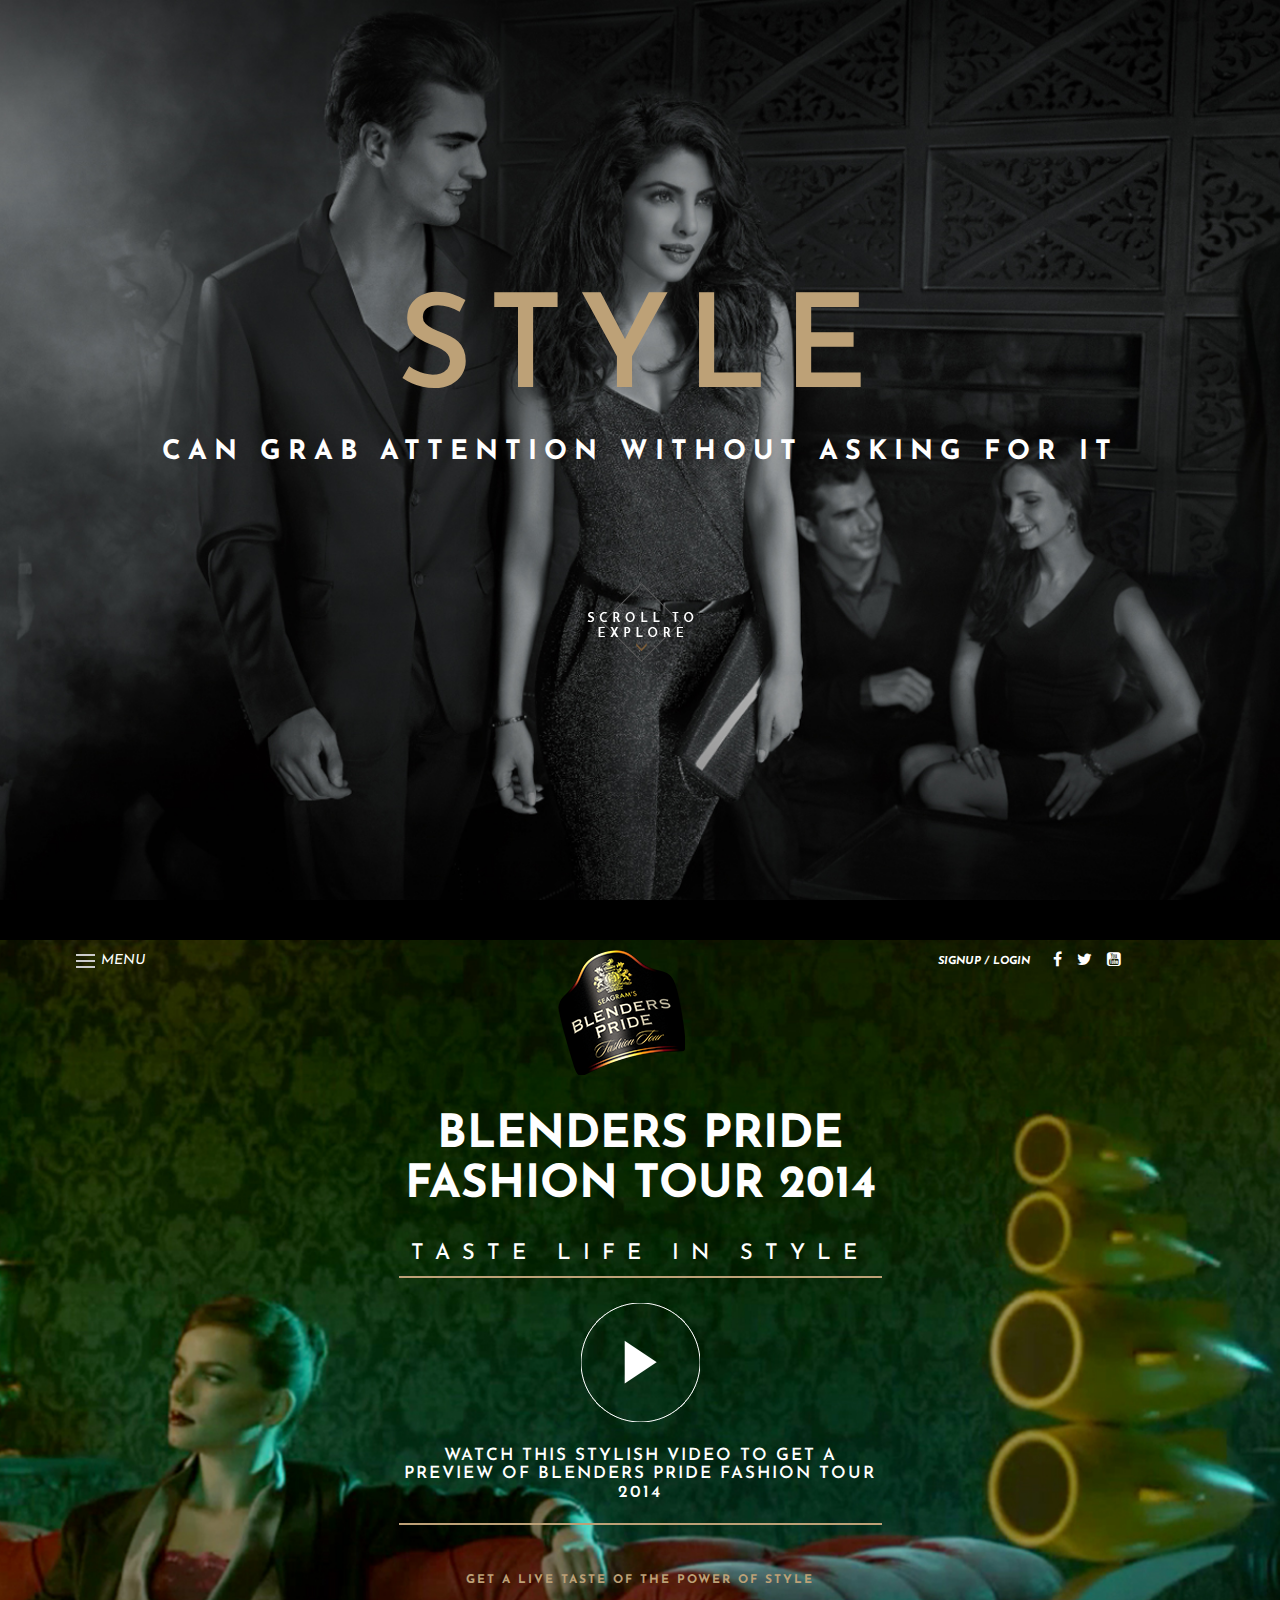
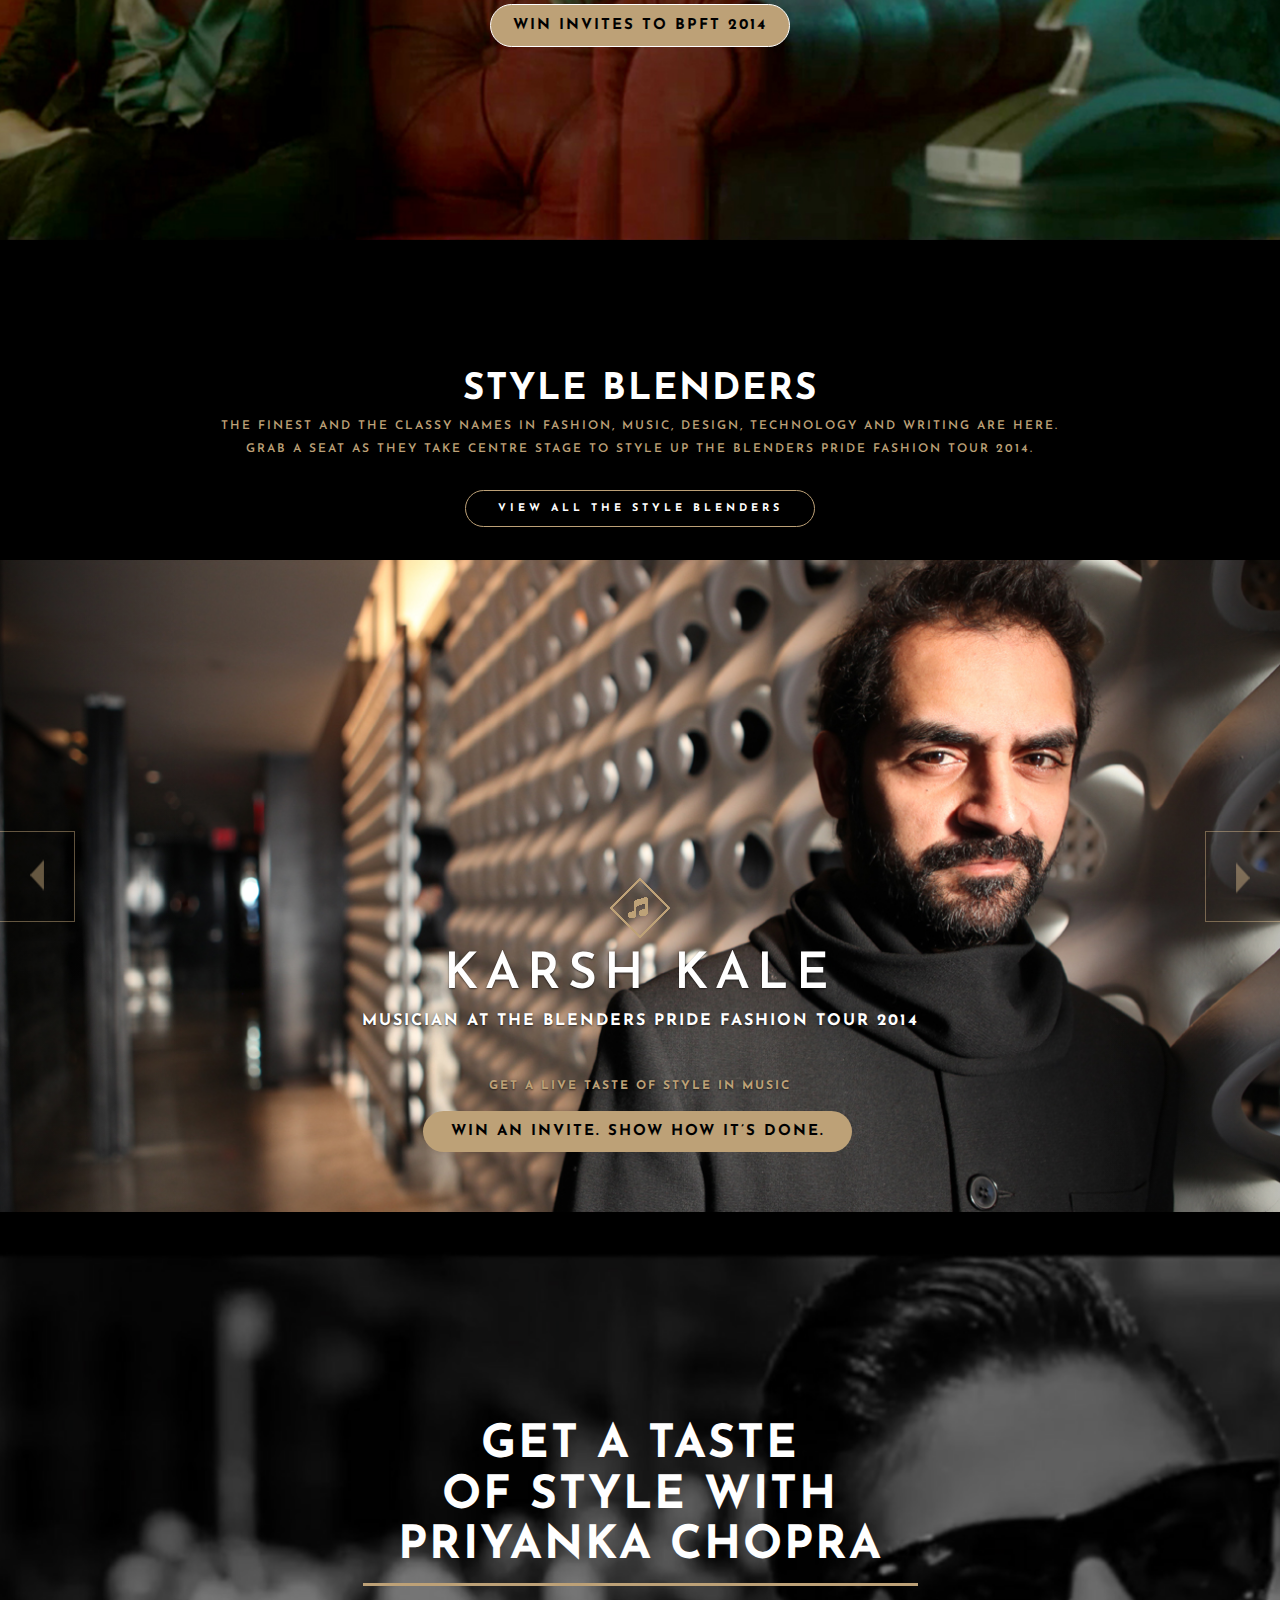
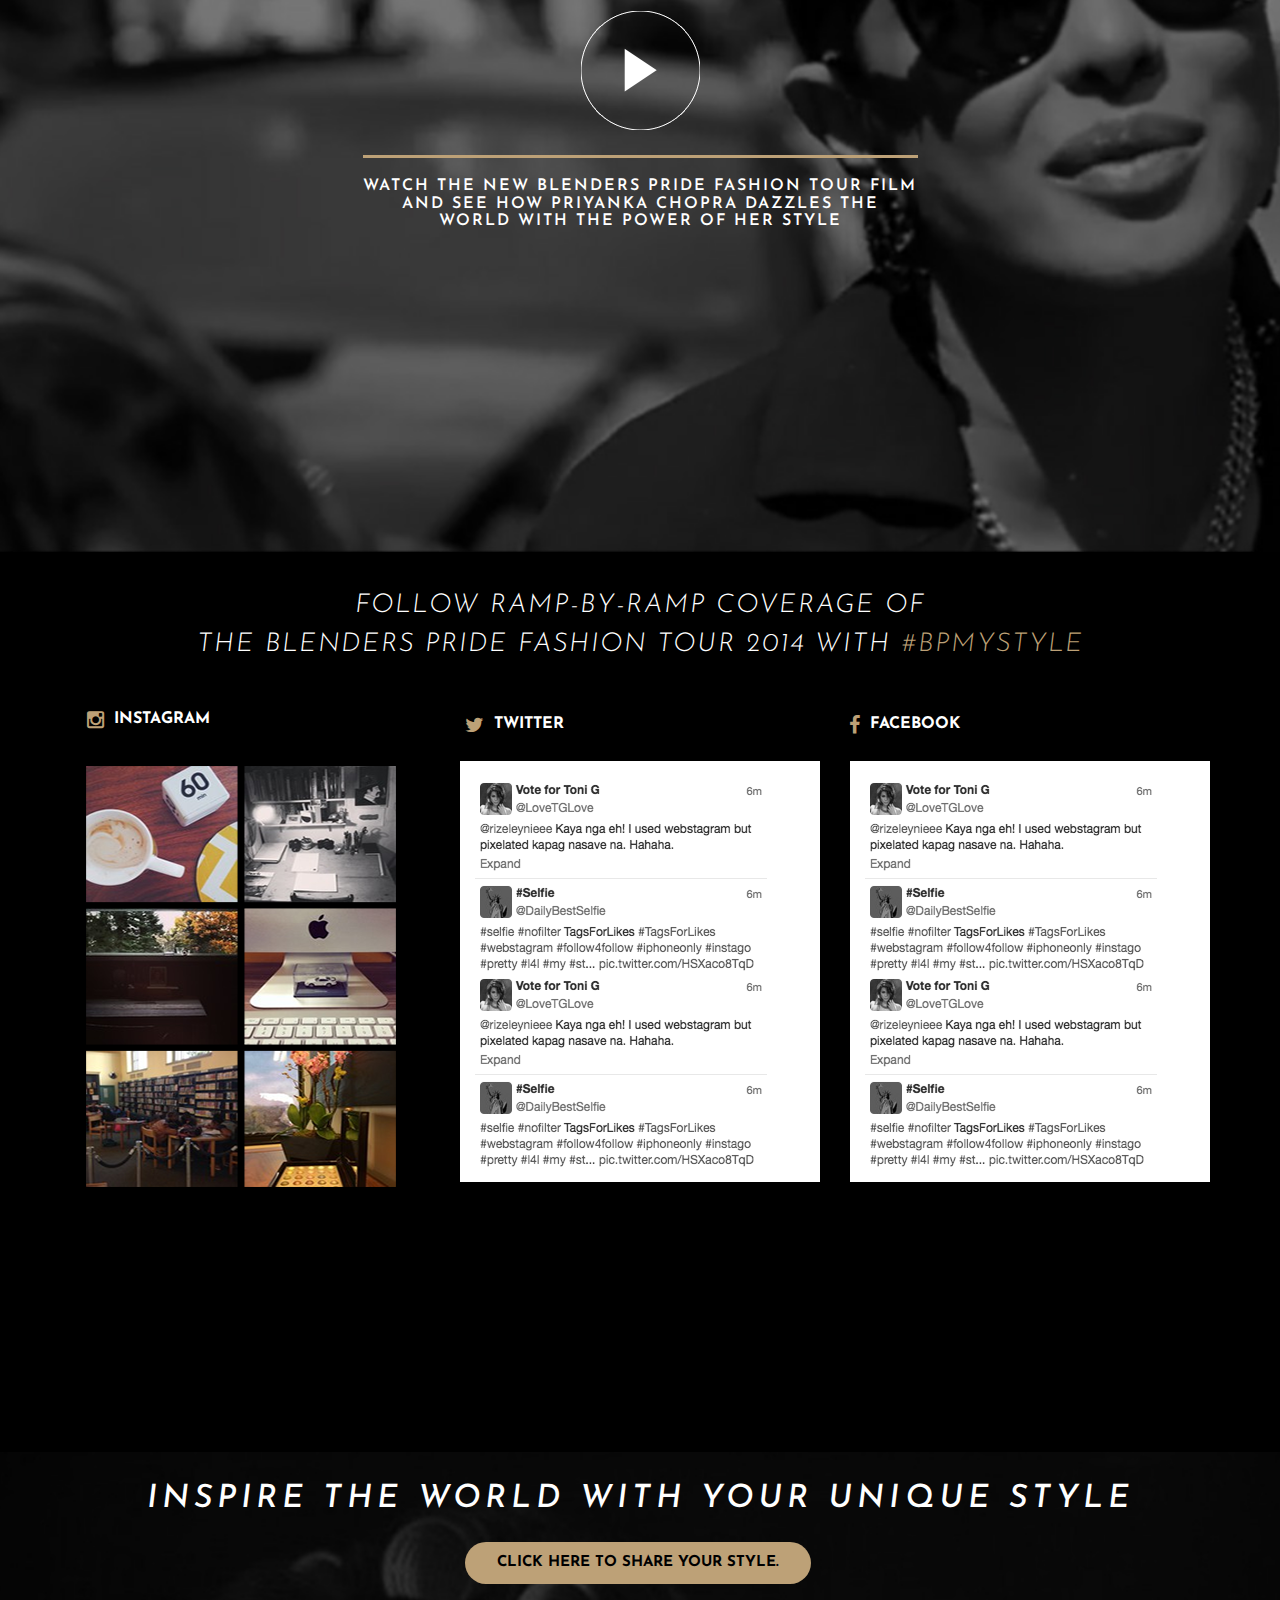
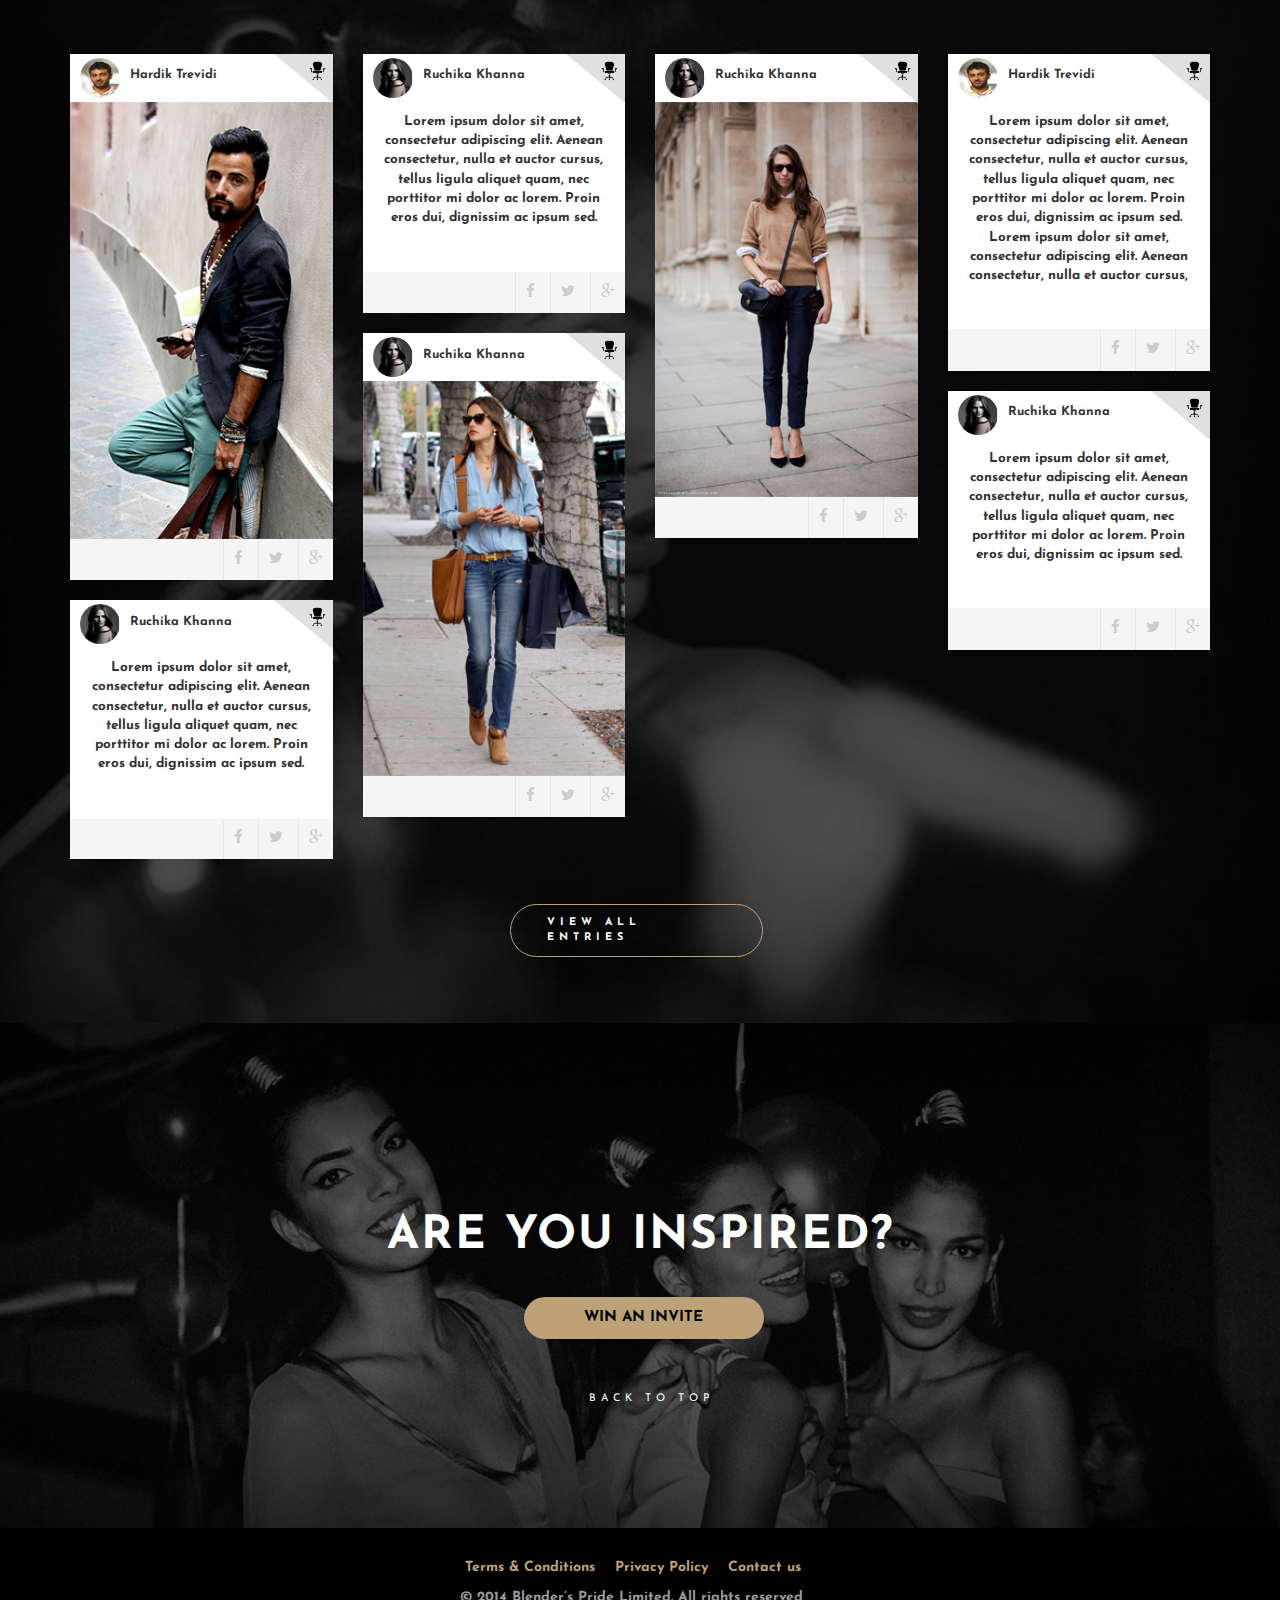
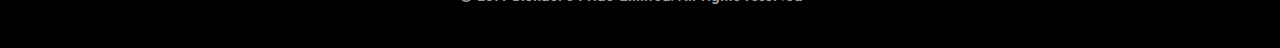
==== commit 118ff4f2: "New Changes" ====
--- a/index.html
+++ b/index.html
@@ -25,40 +25,53 @@
 
     <link rel="stylesheet" type="text/css" href="css/component.css" />
     <script src="js/modernizr.custom.js"></script>
-    <script type="text/javascript">
-        var _gaq = _gaq || [];
-        _gaq.push(['_setAccount', 'UA-7243260-2']);
-        _gaq.push(['_trackPageview']);
-        (function () {
-            var ga = document.createElement('script');
-            ga.type = 'text/javascript';
-            ga.async = true;
-            ga.src = ('https:' == document.location.protocol ? 'https://ssl' : 'http://www') + '.google-analytics.com/ga.js';
-            var s = document.getElementsByTagName('script')[0];
-            s.parentNode.insertBefore(ga, s);
-        })();
+
+    <script type='text/javascript'>
+        $(document).ready(function () {
+            $('a[href^="#"]').on('click', function (e) {
+                e.preventDefault();
+
+                var target = this.hash;
+                $target = $(target);
+
+                $('html, body').stop().animate({
+                    'scrollTop': $target.offset().top
+                }, 900, 'swing', function () {
+                    window.location.hash = target;
+                });
+            });
+        });
     </script>
+    <script>
+        $('html, body').stop().animate({
+            'scrollTop': $target.offset().top
+        }, 900, 'swing');
+    </script>
+
 </head>
 
 <body>
-    <div>
-        <div class="section intro">
-            <div class="container">
-                <div class="content-center">
-                    <h1>Style</h1>
-                    <h4>Can grab attention without asking for it</h4>
-                </div>
-                <div class="scroll text-center">
-                    <a href="#">
-                        <img src="img/scroll.png" alt="">
-                    </a>
-                </div>
-            </div>
-        </div>
-
-        <div class="space">
-
-        </div>
+
+
+    <div class="section intro">
+        <div class="container">
+            <div class="content-center">
+                <h1>Style</h1>
+                <h4>Can grab attention without asking for it</h4>
+            </div>
+            <div class="scroll text-center">
+                <a href="#scroll1">
+                    <img src="img/scroll.png" alt="">
+                </a>
+            </div>
+        </div>
+    </div>
+
+    <div class="space">
+
+    </div>
+
+
         <div class="st-container" id="st-container">
 
             
@@ -131,7 +144,7 @@
                                                 </a>
                                             </div>
                                             <h6>Watch this stylish video to get a preview of Blenders Pride Fashion Tour 2014</h6>
-                                            <p>Get a live taste of the power of style</p>
+                                            <h7>Get a live taste of the power of style</p>
                                             <div class="home-invite">
 
                                                 <a href="#">
@@ -152,33 +165,37 @@
                 </div>
             </div>
         </div>
-        <div class="mid-content">
-            <div class="container">
-
-                <div class="content-center">
-                    <h3>STYLE BLENDERS</h3>
-                    <h5>The finest and the classy names in fashion, music, design, technology and writing are here.</h5>
-                    <h5>Grab a seat as they take centre stage to style up the Blenders Pride Fashion Tour 2014.</h5>
-                    <a href="#">
-                        <div class="blend">
-                            <p>VIEW ALL THE STYLE BLENDERS</p>
-                        </div>
-                    </a>
-                </div>
-            </div>
-        </div>
-        <div class="section blenders">
-            <div class="container">
-
-
-                <div class="content-center">
-                    <!--
-                       <h3>STYLE BLENDERS</h3>
-    <h5>The finest names in writing, design, music and fashion come together to dazzle you at the Blenders Pride Fashion Tour 2014 </h5>
-                 <div class="blend">
-                   <p>View All our blenders</p>
-                   </div>
--->
+
+
+    <div class="mid-content">
+        <div class="container">
+
+            <div class="content-center">
+                <h3>STYLE BLENDERS</h3>
+                <h5>The finest and the classy names in fashion, music, design, technology and writing are here.</h5>
+                <h5>Grab a seat as they take centre stage to style up the Blenders Pride Fashion Tour 2014.</h5>
+                <a href="#">
+                    <div class="blend">
+                        <p>VIEW ALL THE STYLE BLENDERS</p>
+                    </div>
+                </a>
+            </div>
+        </div>
+    </div>
+    <header id="myCarousel" class="carousel slide">
+        <!-- Indicators -->
+        <ol class="carousel-indicators">
+            <li data-target="#myCarousel" data-slide-to="0" class="active"></li>
+            <li data-target="#myCarousel" data-slide-to="1"></li>
+            <li data-target="#myCarousel" data-slide-to="2"></li>
+        </ol>
+
+        <!-- Wrapper for Slides -->
+        <div class="carousel-inner">
+            <div class="item active">
+                <!-- Set the first background image using inline CSS below. -->
+                <img src="img/bg3.jpg" class="fill">
+                <div class="carousel-caption">
                     <div class="blender-bottom">
                         <div class="music text-center">
                             <a href="#">
@@ -186,310 +203,372 @@
                             </a>
                         </div>
                         <h5>karsh kale</h5>
-                        <h6>Musician at the Blenders Pride Fashion Tour 2014</h6>
+                        <h6>Musician at the Blenders Pride Fashion Tour 2014 </h6>
                         <h7>Get a live taste of style in music</h7>
-                        <a href="blender-style.html">
-                            <div class="blenders-invite">
+
+                        <a href="#">
+                            <div class=" blenders-invite">
 
                                 <p>WIN AN INVITE. SHOW HOW IT’S DONE.</p>
 
 
                             </div>
                         </a>
-                    </div>
-                </div>
-
-
-            </div>
-
-        </div>
-        <div class="space">
-
-        </div>
-        <div class="section priyanka">
-
-            <div class="container">
-                <div class="row">
-                    <div class="col-md-3"></div>
-                    <div class="col-md-6">
-
-                        <div class="content-center">
-                            <div class="content-priya">
-                                <h4>Get a taste of style with Priyanka Chopra</h4>
-                                <div class="play">
-                                    <a href="#">
-                                        <img src="img/playbutton.png" alt="">
-                                    </a>
-                                </div>
-                                <h6>Watch the new Blenders Pride fashion tour film and see how Priyanka Chopra dazzles the world with the power of her style</h6>
-                            </div>
-                        </div>
-
-
-                    </div>
-                    <div class="col-md-3"></div>
-                </div>
-            </div>
-        </div>
-        <div class="section tour">
-            <div class="container">
-                <div class="follow">
-                    <h5>Follow ramp-by-ramp coverage of </h5>
-                    <h5>
+
+                    </div>
+                </div>
+            </div>
+            <div class="item">
+                <!-- Set the second background image using inline CSS below. -->
+                <img src="img/bg3.jpg" class="fill">
+                <div class="carousel-caption">
+                    <div class="blender-bottom">
+                        <div class="music text-center">
+                            <a href="#">
+                                <img src="img/music.png" alt="">
+                            </a>
+                        </div>
+                        <h5>karsh kale</h5>
+                        <h6>Musician at the Blenders Pride Fashion Tour 2014 </h6>
+                        <h7>Get a live taste of style in music</h7>
+
+                        <a href="#">
+                            <div class=" blenders-invite">
+
+                                <p>Win invites to BPFT 2014</p>
+
+
+                            </div>
+                        </a>
+
+                    </div>
+                </div>
+            </div>
+            <div class="item">
+                <!-- Set the third background image using inline CSS below. -->
+                <img src="img/bg3.jpg" class="fill">
+                <div class="carousel-caption">
+                    <div class="blender-bottom">
+                        <div class="music text-center">
+                            <a href="#">
+                                <img src="img/music.png" alt="">
+                            </a>
+                        </div>
+                        <h5>karsh kale</h5>
+                        <h6>Musician at the Blenders Pride Fashion Tour 2014 </h6>
+                        <h7>Get a live taste of style in music</h7>
+
+                        <a href="#">
+                            <div class=" blenders-invite">
+
+                                <p>Win invites to BPFT 2014</p>
+
+
+                            </div>
+                        </a>
+
+                    </div>
+                </div>
+            </div>
+        </div>
+
+        <!-- Controls -->
+        <a class="left carousel-control" href="#myCarousel" data-slide="prev">
+            <img src="img/pre_button.png" class="pre-pos">
+        </a>
+        <a class="right carousel-control" href="#myCarousel" data-slide="next">
+            <img src="img/next_button.png" class="next-pos">
+        </a>
+
+    </header>
+    <div class="space">
+
+    </div>
+    <div class="section priyanka">
+
+        <div class="container">
+            <div class="row">
+                <div class="col-md-3"></div>
+                <div class="col-md-6">
+
+                    <div class="content-center">
+                        <div class="content-priya">
+                            <h4>Get a taste <br>of style with<br> Priyanka Chopra</h4>
+                            <div class="play">
+                                <a href="#">
+                                    <img src="img/playbutton.png" alt="">
+                                </a>
+                            </div>
+                            <h6>Watch the new Blenders Pride fashion tour film and see how Priyanka Chopra dazzles the world with the power of her style</h6>
+                        </div>
+                    </div>
+
+
+                </div>
+                <div class="col-md-3"></div>
+            </div>
+        </div>
+    </div>
+    <div class="section tour">
+        <div class="container">
+            <div class="follow">
+                <h5>Follow ramp-by-ramp coverage of </h5>
+                <h5>
 the Blenders Pride Fashion Tour 2014 with <span class="gold">#BPMYSTYLE</span></h5>
-                </div>
-                <div class="row social-like">
-                    <div class="col-md-4 instagram">
-                        <div class="panel">
-                            <div class="panel-heading">
-                                <p class="fa fa-instagram"><span class="text">instagram</span>
-                                </p>
-                            </div>
-                            <div class="panel-body">
-                                <img src="img/panel.png">
-                            </div>
-                        </div>
-
-
-
-
-                    </div>
-                    <div class="col-md-4 twitter">
-                        <div class="panel">
-                            <div class="panel-heading">
-                                <p class="fa fa-twitter"><span class="text">Twitter</span>
-                                </p>
-
-                            </div>
-                            <div class="panel-body">
-                                <img src="img/panelbody1.png">
-                                <img src="img/panelbody2.png">
-                            </div>
-                        </div>
-
-                    </div>
-                    <div class="col-md-4 twitter">
-                        <div class="panel">
-                            <div class="panel-heading">
-                                <p class="fa fa-facebook"><span class="text">Facebook</span>
-                                </p>
-
-                            </div>
-                            <div class="panel-body">
-                                <img src="img/panelbody1.png">
-                                <img src="img/panelbody2.png">
-                            </div>
-                        </div>
-
-
-                    </div>
-                </div>
-            </div>
-        </div>
-        <div class="section top">
-            <div class="container">
-                <div class="top">
-                    <h5>Inspire the world with your unique style</h5>
-                    <a href="#">
-                        <div class="top-share">
-
-                            <p>Click here to share your style.</p>
-
-                        </div>
-                    </a>
-                </div>
-                <div class="row">
-                    <div class="col-md-3 col1">
-                        <div class="panel">
-                            <div class="panel-heading">
-                                <img class="circular" src="img/hardik.png"><span class="top-text">Hardik Trevidi</span>
-                                <img src="img/rect.png" class="rect">
-
-                            </div>
-                            <div class="panel-body">
-                                <a href="#">
-                                    <img src="img/hardik1.png" width="100%">
-                                </a>
-                            </div>
-                            <div class="panel-footer">
-                                <div class="pull-right">
-                                    <a href="#"><i class="fa fa-facebook"></i></a>
-                                    <a href="#"><i class="fa fa-twitter"></i></a>
-                                    <a href="#"> <i class="fa fa-google-plus"></i>
-                                    </a>
-                                </div>
-                                <div class="clearfix"></div>
-                            </div>
-                        </div>
-                        <div class="panel">
-                            <div class="panel-heading">
-                                <img class="circular" src="img/ritika.png"><span class="top-text">Ruchika Khanna</span>
-                                <img src="img/rect.png" class="rect">
-
-                            </div>
-                            <div class="panel-body body-text">
-                                <p>Lorem ipsum dolor sit amet, consectetur adipiscing elit. Aenean consectetur, nulla et auctor cursus, tellus ligula aliquet quam, nec porttitor mi dolor ac lorem. Proin eros dui, dignissim ac ipsum sed.</p>
-                            </div>
-                            <div class="panel-footer">
-                                <div class="pull-right">
-                                    <a href="#"><i class="fa fa-facebook"></i></a>
-                                    <a href="#"><i class="fa fa-twitter"></i></a>
-                                    <a href="#"><i class="fa fa-google-plus"></i></a>
-                                </div>
-                                <div class="clearfix"></div>
-                            </div>
-                        </div>
-                    </div>
-                    <div class="col-md-3 col1">
-                        <div class="panel">
-                            <div class="panel-heading">
-                                <img class="circular" src="img/ritika.png"><span class="top-text">Ruchika Khanna</span>
-                                <img src="img/rect.png" class="rect">
-
-                            </div>
-                            <div class="panel-body body-text">
-                                <p>Lorem ipsum dolor sit amet, consectetur adipiscing elit. Aenean consectetur, nulla et auctor cursus, tellus ligula aliquet quam, nec porttitor mi dolor ac lorem. Proin eros dui, dignissim ac ipsum sed.</p>
-                            </div>
-                            <div class="panel-footer">
-                                <div class="pull-right">
-                                    <a href="#"> <i class="fa fa-facebook"></i>
-                                    </a>
-                                    <a href="#"><i class="fa fa-twitter"></i></a>
-                                    <a href="#"> <i class="fa fa-google-plus"></i>
-                                    </a>
-                                </div>
-                                <div class="clearfix"></div>
-                            </div>
-                        </div>
-                        <div class="panel">
-                            <div class="panel-heading">
-                                <img class="circular" src="img/ritika.png"><span class="top-text">Ruchika Khanna</span>
-                                <img src="img/rect.png" class="rect">
-
-                            </div>
-                            <div class="panel-body">
-                                <a href="#">
-                                    <img src="img/ruchika.png" width="100%">
-                                </a>
-                            </div>
-                            <div class="panel-footer">
-                                <div class="pull-right">
-                                    <a href="#"> <i class="fa fa-facebook"></i>
-                                    </a>
-                                    <a href="#"><i class="fa fa-twitter"></i></a>
-                                    <a href="#"> <i class="fa fa-google-plus"></i>
-                                    </a>
-                                </div>
-                                <div class="clearfix"></div>
-                            </div>
-                        </div>
-                    </div>
-                    <div class="col-md-3 col1">
-                        <div class="panel">
-                            <div class="panel-heading">
-                                <img class="circular" src="img/ritika.png"><span class="top-text">Ruchika Khanna</span>
-                                <img src="img/rect.png" class="rect">
-
-                            </div>
-                            <div class="panel-body">
-                                <a href="#">
-                                    <img src="img/ruchika2.png" width="100%">
-                                </a>
-                            </div>
-                            <div class="panel-footer">
-                                <div class="pull-right">
-                                    <a href="#"> <i class="fa fa-facebook"></i>
-                                    </a>
-                                    <a href="#"><i class="fa fa-twitter"></i></a>
-                                    <a href="#"> <i class="fa fa-google-plus"></i>
-                                    </a>
-                                </div>
-                                <div class="clearfix"></div>
-                            </div>
-                        </div>
-                    </div>
-                    <div class="col-md-3 col1">
-                        <div class="panel">
-                            <div class="panel-heading">
-                                <img class="circular" src="img/hardik.png"><span class="top-text">Hardik Trevidi</span>
-                                <img src="img/rect.png" class="rect">
-
-                            </div>
-                            <div class="panel-body body-text">
-                                <p>Lorem ipsum dolor sit amet, consectetur adipiscing elit. Aenean consectetur, nulla et auctor cursus, tellus ligula aliquet quam, nec porttitor mi dolor ac lorem. Proin eros dui, dignissim ac ipsum sed. Lorem ipsum dolor sit amet, consectetur adipiscing elit. Aenean consectetur, nulla et auctor cursus,</p>
-                            </div>
-                            <div class="panel-footer">
-                                <div class="pull-right">
-                                    <a href="#"> <i class="fa fa-facebook"></i>
-                                    </a>
-                                    <a href="#"> <i class="fa fa-twitter"></i>
-                                    </a>
-                                    <a href="#"> <i class="fa fa-google-plus"></i>
-                                    </a>
-                                </div>
-                                <div class="clearfix"></div>
-                            </div>
-                        </div>
-                        <div class="panel">
-                            <div class="panel-heading">
-                                <img class="circular" src="img/ritika.png"><span class="top-text">Ruchika Khanna</span>
-                                <img src="img/rect.png" class="rect">
-
-                            </div>
-                            <div class="panel-body body-text">
-                                <p>Lorem ipsum dolor sit amet, consectetur adipiscing elit. Aenean consectetur, nulla et auctor cursus, tellus ligula aliquet quam, nec porttitor mi dolor ac lorem. Proin eros dui, dignissim ac ipsum sed.</p>
-                            </div>
-                            <div class="panel-footer">
-                                <div class="pull-right">
-                                    <a href="#"><i class="fa fa-facebook"></i></a>
-                                    <a href="#"><i class="fa fa-twitter"></i></a>
-                                    <a href="#"> <i class="fa fa-google-plus"></i>
-                                    </a>
-                                </div>
-                                <div class="clearfix"></div>
-                            </div>
-                        </div>
-                    </div>
-                </div>
+            </div>
+            <div class="row social-like">
+                <div class="col-md-4 instagram">
+                    <div class="panel">
+                        <div class="panel-heading">
+                            <p class="fa fa-instagram"><span class="text">instagram</span>
+                            </p>
+                        </div>
+                        <div class="panel-body">
+                            <img src="img/panel.png">
+                        </div>
+                    </div>
+
+
+
+
+                </div>
+                <div class="col-md-4 twitter">
+                    <div class="panel">
+                        <div class="panel-heading">
+                            <p class="fa fa-twitter"><span class="text">Twitter</span>
+                            </p>
+
+                        </div>
+                        <div class="panel-body">
+                            <img src="img/panelbody1.png">
+                            <img src="img/panelbody2.png">
+                        </div>
+                    </div>
+
+                </div>
+                <div class="col-md-4 twitter">
+                    <div class="panel">
+                        <div class="panel-heading">
+                            <p class="fa fa-facebook"><span class="text">Facebook</span>
+                            </p>
+
+                        </div>
+                        <div class="panel-body">
+                            <img src="img/panelbody1.png">
+                            <img src="img/panelbody2.png">
+                        </div>
+                    </div>
+
+
+                </div>
+            </div>
+        </div>
+    </div>
+    <div class="section top">
+        <div class="container">
+            <div class="top">
+                <h5>Inspire the world with your unique style</h5>
                 <a href="#">
-                    <div class="foot-text">
-                        <p>
-                            View All Entries
-                        </p>
+                    <div class="top-share">
+
+                        <p>Click here to share your style.</p>
+
                     </div>
                 </a>
             </div>
-        </div>
-        <div class="inspired">
-            <div class="container inspired-text">
-                <div class="content-center">
-                    <h4>ARE YOU INSPIRED?</h4>
-                    <a href="#">
-                        <div class="inspired-win">
-
-                            <p>WIN AN INVITE</p>
-
-
-                        </div>
-                    </a>
-                    <a href="#"><span class="back-top">back to top</span></a>
-
-                </div>
-
-            </div>
-        </div>
-        <div class="footer">
-            <div class="container">
-                <div class="content-center footer-text">
-                    <p> <a href="#">Terms & Conditions</a>
-                        <a href="#">Privacy Policy</a> 
-                        <a href="#">Contact us</a> 
+            <div class="row">
+                <div class="col-md-3 col1">
+                    <div class="panel">
+                        <div class="panel-heading">
+                            <img class="circular" src="img/hardik.png"><span class="top-text">Hardik Trevidi</span>
+                            <img src="img/rect.png" class="rect">
+
+                        </div>
+                        <div class="panel-body">
+                            <a href="#">
+                                <img src="img/hardik1.png" width="100%">
+                            </a>
+                        </div>
+                        <div class="panel-footer">
+                            <div class="pull-right">
+                                <a href="#"><i class="fa fa-facebook"></i></a>
+                                <a href="#"><i class="fa fa-twitter"></i></a>
+                                <a href="#"> <i class="fa fa-google-plus"></i>
+                                </a>
+                            </div>
+                            <div class="clearfix"></div>
+                        </div>
+                    </div>
+                    <div class="panel">
+                        <div class="panel-heading">
+                            <img class="circular" src="img/ritika.png"><span class="top-text">Ruchika Khanna</span>
+                            <img src="img/rect.png" class="rect">
+
+                        </div>
+                        <div class="panel-body body-text">
+                            <p>Lorem ipsum dolor sit amet, consectetur adipiscing elit. Aenean consectetur, nulla et auctor cursus, tellus ligula aliquet quam, nec porttitor mi dolor ac lorem. Proin eros dui, dignissim ac ipsum sed.</p>
+                        </div>
+                        <div class="panel-footer">
+                            <div class="pull-right">
+                                <a href="#"><i class="fa fa-facebook"></i></a>
+                                <a href="#"><i class="fa fa-twitter"></i></a>
+                                <a href="#"><i class="fa fa-google-plus"></i></a>
+                            </div>
+                            <div class="clearfix"></div>
+                        </div>
+                    </div>
+                </div>
+                <div class="col-md-3 col1">
+                    <div class="panel">
+                        <div class="panel-heading">
+                            <img class="circular" src="img/ritika.png"><span class="top-text">Ruchika Khanna</span>
+                            <img src="img/rect.png" class="rect">
+
+                        </div>
+                        <div class="panel-body body-text">
+                            <p>Lorem ipsum dolor sit amet, consectetur adipiscing elit. Aenean consectetur, nulla et auctor cursus, tellus ligula aliquet quam, nec porttitor mi dolor ac lorem. Proin eros dui, dignissim ac ipsum sed.</p>
+                        </div>
+                        <div class="panel-footer">
+                            <div class="pull-right">
+                                <a href="#"> <i class="fa fa-facebook"></i>
+                                </a>
+                                <a href="#"><i class="fa fa-twitter"></i></a>
+                                <a href="#"> <i class="fa fa-google-plus"></i>
+                                </a>
+                            </div>
+                            <div class="clearfix"></div>
+                        </div>
+                    </div>
+                    <div class="panel">
+                        <div class="panel-heading">
+                            <img class="circular" src="img/ritika.png"><span class="top-text">Ruchika Khanna</span>
+                            <img src="img/rect.png" class="rect">
+
+                        </div>
+                        <div class="panel-body">
+                            <a href="#">
+                                <img src="img/ruchika.png" width="100%">
+                            </a>
+                        </div>
+                        <div class="panel-footer">
+                            <div class="pull-right">
+                                <a href="#"> <i class="fa fa-facebook"></i>
+                                </a>
+                                <a href="#"><i class="fa fa-twitter"></i></a>
+                                <a href="#"> <i class="fa fa-google-plus"></i>
+                                </a>
+                            </div>
+                            <div class="clearfix"></div>
+                        </div>
+                    </div>
+                </div>
+                <div class="col-md-3 col1">
+                    <div class="panel">
+                        <div class="panel-heading">
+                            <img class="circular" src="img/ritika.png"><span class="top-text">Ruchika Khanna</span>
+                            <img src="img/rect.png" class="rect">
+
+                        </div>
+                        <div class="panel-body">
+                            <a href="#">
+                                <img src="img/ruchika2.png" width="100%">
+                            </a>
+                        </div>
+                        <div class="panel-footer">
+                            <div class="pull-right">
+                                <a href="#"> <i class="fa fa-facebook"></i>
+                                </a>
+                                <a href="#"><i class="fa fa-twitter"></i></a>
+                                <a href="#"> <i class="fa fa-google-plus"></i>
+                                </a>
+                            </div>
+                            <div class="clearfix"></div>
+                        </div>
+                    </div>
+                </div>
+                <div class="col-md-3 col1">
+                    <div class="panel">
+                        <div class="panel-heading">
+                            <img class="circular" src="img/hardik.png"><span class="top-text">Hardik Trevidi</span>
+                            <img src="img/rect.png" class="rect">
+
+                        </div>
+                        <div class="panel-body body-text">
+                            <p>Lorem ipsum dolor sit amet, consectetur adipiscing elit. Aenean consectetur, nulla et auctor cursus, tellus ligula aliquet quam, nec porttitor mi dolor ac lorem. Proin eros dui, dignissim ac ipsum sed. Lorem ipsum dolor sit amet, consectetur adipiscing elit. Aenean consectetur, nulla et auctor cursus,</p>
+                        </div>
+                        <div class="panel-footer">
+                            <div class="pull-right">
+                                <a href="#"> <i class="fa fa-facebook"></i>
+                                </a>
+                                <a href="#"> <i class="fa fa-twitter"></i>
+                                </a>
+                                <a href="#"> <i class="fa fa-google-plus"></i>
+                                </a>
+                            </div>
+                            <div class="clearfix"></div>
+                        </div>
+                    </div>
+                    <div class="panel">
+                        <div class="panel-heading">
+                            <img class="circular" src="img/ritika.png"><span class="top-text">Ruchika Khanna</span>
+                            <img src="img/rect.png" class="rect">
+
+                        </div>
+                        <div class="panel-body body-text">
+                            <p>Lorem ipsum dolor sit amet, consectetur adipiscing elit. Aenean consectetur, nulla et auctor cursus, tellus ligula aliquet quam, nec porttitor mi dolor ac lorem. Proin eros dui, dignissim ac ipsum sed.</p>
+                        </div>
+                        <div class="panel-footer">
+                            <div class="pull-right">
+                                <a href="#"><i class="fa fa-facebook"></i></a>
+                                <a href="#"><i class="fa fa-twitter"></i></a>
+                                <a href="#"> <i class="fa fa-google-plus"></i>
+                                </a>
+                            </div>
+                            <div class="clearfix"></div>
+                        </div>
+                    </div>
+                </div>
+            </div>
+            <a href="#">
+                <div class="foot-text">
+                    <p>
+                        View All Entries
                     </p>
-                    <p class="comp-text">© 2014 Blender’s Pride Limited. All rights reserved</p>
-                </div>
-            </div>
-        </div>
-    </div>
+                </div>
+            </a>
+        </div>
+    </div>
+    <div class="inspired">
+        <div class="container inspired-text">
+            <div class="content-center">
+                <h4>ARE YOU INSPIRED?</h4>
+                <a href="#">
+                    <div class="inspired-win">
+
+                        <p>WIN AN INVITE</p>
+
+
+                    </div>
+                </a>
+                <a href="#"><span class="back-top">back to top</span></a>
+
+            </div>
+
+        </div>
+    </div>
+    <div class="footer">
+        <div class="container">
+            <div class="content-center footer-text">
+                <p> <a href="#">Terms & Conditions</a>
+                    <a href="#">Privacy Policy</a> 
+                    <a href="#">Contact us</a> 
+                </p>
+                <p class="comp-text">© 2014 Blender’s Pride Limited. All rights reserved</p>
+            </div>
+        </div>
+    </div>
+    </div>
+
 
 
 
--- a/css/style.css
+++ b/css/style.css
@@ -5,31 +5,35 @@
     /*    border-bottom: 1px solid #aaa;*/
 }
 .section.intro {
-    background: #000 url(../img/bg1.jpg) no-repeat fixed center center;
+    background: #000 url(../img/bg1.jpg) no-repeat center center;
     background-size: cover;
 }
 .section.home {
-    background: #000 url(../img/bg2.jpg) no-repeat fixed center center;
+    background: #000 url(../img/bg2.jpg) no-repeat center center;
     background-size: cover;
 }
 .section.blenders {
-    background: #000 url(../img/bg3.jpg) no-repeat fixed center center;
+    background: #000 url(../img/bg3.jpg) no-repeat center center;
     background-size: cover;
 }
 .section.priyanka {
-    background: #000 url(../img/bg4.jpg) no-repeat fixed center center;
+    background: #000 url(../img/bg4.jpg) no-repeat center center;
     background-size: cover;
 }
 .section.tour {} .section.top {
-    background: #000 url(../img/bg5.jpg) no-repeat fixed center center;
+    background: #000 url(../img/bg5.jpg) no-repeat center center;
     background-size: cover;
 }
 .inspired {
-    background: #000 url(../img/bg6.jpg) no-repeat fixed center center;
+    background: #000 url(../img/bg6.jpg) no-repeat center center;
     background-size: cover;
 }
 .section.schedule {
     background: #000 url(../img/bg7.jpg) no-repeat fixed center center;
+    background-size: cover;
+}
+.style-blender {
+    background: #000 url(../img/bg7.jpg) no-repeat center center;
     background-size: cover;
 }
 .hyderabad {
@@ -80,10 +84,12 @@
     font-weight: 700;
 }
 h1 {
-    font-size: 90px;
+    font-size: 130px;
     letter-spacing: 15px;
-    padding-bottom: 20px;
-    color: #bda177;
+    /* padding-bottom: 20px; */
+    color: #bda177;
+    font-weight: 600;
+    margin: 32px auto;
 }
 h2 {} h4 {
     font-size: 20px;
@@ -101,11 +107,11 @@
 }
 .section.intro .content-center {
     text-align: center;
-    padding: 14% 0;
+    padding: 22% 0;
 }
 .section.intro .scroll {
     position: relative;
-    bottom: 20px;
+    bottom: 115px;
     width: 100%;
     right: 0px;
 }
@@ -144,6 +150,7 @@
 }
 .section.home .contents {
     text-align: center;
+    margin: 36px;
 }
 .menu {
     padding-top: 10px;
@@ -185,17 +192,20 @@
     border-bottom: 2px solid #bda177;
     color: white;
     text-transform: uppercase;
-    font-weight: 700;
+    font-weight: 600;
+    letter-spacing: 2px;
 }
 .contents .home-invite {
     background: #bda177;
-    width: 253px;
+    width: 300px;
     border-radius: 30px;
     position: relative;
-    left: 50%;
-    margin-left: -130px;
-    margin-top: 20px;
-    margin-bottom: 100px;
+    /* left: 50%; */
+    /* margin-left: -130px; */
+    /* margin-top: 20px; */
+    /* margin-bottom: 100px; */
+    margin: 70px auto;
+    bottom: 56px;
 }
 .contents .home-invite p {
     font-size: 15px;
@@ -220,6 +230,7 @@
     padding: 12px 12px 11px;
     text-transform: uppercase;
     font-weight: 700;
+    text-shadow: none;
 }
 .contents p {
     font-size: 12px;
@@ -242,33 +253,43 @@
 }
 .mid-content h3 {
     color: #fff;
-    font-size: 60px;
+    font-size: 36.62px;
     font-family: "Josefin Sans";
     text-transform: uppercase;
     font-weight: 700;
-    letter-spacing: 14px;
+    letter-spacing: 2px;
+}
+.head-foot h3{
+  color: #fff;
+    font-size: 36.62px;
+    font-family: "Josefin Sans";
+    text-transform: uppercase;
+    font-weight: 700;
+    letter-spacing: 2px;
 }
 .mid-content .content-center {
     text-align: center;
-    margin-top: 80px;
+    margin-top: 130px;
 }
 .mid-content h5 {
     color: #bda177;
     font-size: 12px;
     font-family: "Josefin Sans";
     text-transform: uppercase;
-    font-weight: 700;
+    font-weight: 600;
+    letter-spacing: 2px;
 }
 .mid-content .blend {
     background: #000;
-    width: 300px;
+    width: 350px;
     border-radius: 30px;
     position: relative;
-    left: 50%;
-    margin-left: -150px;
-    margin-top: 25px;
+    /* left: 50%; */
+    /* margin-left: -150px; */
+    /* margin-top: 25px; */
     border: 1px solid #bda177;
-    margin-bottom: 50px;
+    /* margin-bottom: -12px; */
+    margin: 33px auto;
 }
 .mid-content p {
     font-size: 10.66px;
@@ -276,14 +297,14 @@
     padding: 10px 0px 0px;
     text-transform: uppercase;
     font-weight: 700;
-    letter-spacing: 2px;
+    letter-spacing: 4px;
 }
 .blender-bottom h5 {
     font-size: 50px;
     color: #fff;
     text-transform: uppercase;
     text-align: center;
-    font-weight: 700;
+    font-weight: 600;
     letter-spacing: 7px;
 }
 .blender-bottom h6 {
@@ -332,15 +353,16 @@
     text-transform: uppercase;
     color: #fff;
     padding-bottom: 10px;
-    border-bottom: 2px solid #bda177;
+    border-bottom: 3px solid #bda177;
 }
 .section.priyanka .content-priya h6 {
     font-size: 16px;
     text-transform: uppercase;
     color: #fff;
-    border-top: 2px solid #bda177;
+    border-top: 3px solid #bda177;
     letter-spacing: 2px;
     padding-top: 20px;
+    font-weight: 600;
 }
 .play {
     padding-bottom: 15px;
@@ -354,6 +376,9 @@
     left: 130px;
     letter-spacing: 5px;
 }
+.follow {
+    padding-top: 30px;
+}
 .follow .gold {
     color: #bda177;
 }
@@ -364,9 +389,13 @@
     font-size: 26px;
     letter-spacing: 2px;
     font-weight: 300;
+    font-style: italic;
 }
 .follows .gold {
     color: #bda177;
+}
+.style-pos {
+margin-top: 160px;
 }
 .follows h5 {
     text-align: center;
@@ -496,7 +525,8 @@
     color: white;
     text-transform: uppercase;
     font-size: 32px;
-    letter-spacing: 2px;
+    letter-spacing: 5px;
+    font-style: italic;
 }
 .top-share {
     background: #bda177;
@@ -659,15 +689,16 @@
     background: black;
 }
 .intro h4 {
-    font-size: 20px;
-    letter-spacing: 6px;
+    font-size: 27px;
+    letter-spacing: 7px;
+    margin: -20px;
 }
 .space {
     background: #000;
     height: 40px;
 }
 .col1 .panel-footer a {
-    border-left: 1px solid #ccc;
+    border-left: 1px solid #e6e6e6;
     padding: 10px;
     display: inline-block;
     letter-spacing: normal;
@@ -880,10 +911,11 @@
     width: 350px;
     border-radius: 30px;
     position: relative;
-    left: 50%;
-    margin-left: -190px;
-    margin-top: 20px;
-    margin-bottom: 10px;
+    /* left: 50%; */
+    /* margin-left: -190px; */
+    /* margin-top: 20px; */
+    /* margin-bottom: 10px; */
+    margin: 0 auto;
 }
 .home-invite p {
     font-size: 18px;
@@ -1089,21 +1121,21 @@
 }
 .schedule-head h5 {
     padding-top: 10px;
-    font-size: 45.78px;
+    font-size: 36.62PX;
     color: #fff;
     font-family: "Josefin Sans";
     text-transform: uppercase;
     font-weight: 700;
-    letter-spacing: 2px;
+    letter-spacing: 4px;
 }
 .schedule-head h4 {
-    font-size: 60px;
+    font-size: 48PX;
     padding-bottom: 20px;
     color: #bda177;
     font-family: "Josefin Sans";
     text-transform: uppercase;
     font-weight: 700;
-    letter-spacing: 2px;
+    letter-spacing: 10px;
 }
 .icon-sche i.fa.fa-music {
     color: #bda177;
@@ -1607,6 +1639,25 @@
     font-size: 30px;
     letter-spacing: 2px;
     font-weight: 700;
+}
+.head-foot p{
+  text-align: center;
+    color: #fff;
+    text-transform: uppercase;
+    font-size: 17.42px;
+    letter-spacing: 4px;
+font-weight: 300;
+    font-style: italic;
+}
+.head-foot h4{
+  text-align: center;
+    color: #bda177;
+    text-transform: uppercase;
+    font-size: 48px;
+    letter-spacing: 14px;
+font-weight: 700;
+    padding-bottom: 40px;
+    
 }
 .follow1 h4 {
     font-size: 17px;
@@ -2069,4 +2120,59 @@
     border:solid #333333 1px;
     margin-right:6px;
     cursor:pointer;
+}
+
+.index {
+position: fixed;
+width: 90%;
+z-index: 100000000;
+}
+.signin a:hover {
+    color: #bda177;
+}
+.social a:hover {
+    color: #bda177;
+}
+.blenders-invite {
+background: #bda177;
+width: 429px;
+border-radius: 30px;
+position: relative;
+left: 50%;
+margin-left: -217px;
+margin-top: 50px;
+font-weight: 700;
+}
+.blenders-invite p {
+font-size: 15px;
+color: #000000;
+padding: 10px 10px;
+text-transform: uppercase;
+font-weight: 700;
+text-shadow: none;
+}
+.carousel-indicators li {
+display: inline-block;
+width: 10px;
+height: 10px;
+margin: 1px;
+text-indent: -999px;
+cursor: pointer;
+background-color: #000 ;
+background-color: rgba(0, 0, 0, 0);
+border: 1px solid #fff;
+border-radius: 10px;
+    display: none;
+}
+.contents h7 {
+font-size: 12px;
+color: #bda177;
+text-transform: uppercase;
+font-weight: 700;
+position: relative;
+top: 35px;
+letter-spacing: 2px;
+}
+.style-position{
+margin-top:30px
 }--- a/css/component.css
+++ b/css/component.css
@@ -10,7 +10,7 @@
 
 .st-pusher,
 .st-content {
-	height: 100%;
+	height:auto !important;
 }
 
 .st-content {
@@ -146,6 +146,7 @@
 .st-effect-11.st-container {
 	-webkit-perspective: 1500px;
 	perspective: 1500px;
+	background: grey;
 }
 
 .st-effect-11 .st-pusher {
@@ -154,8 +155,9 @@
 }
 
 .st-effect-11.st-menu-open .st-pusher {
-	-webkit-transform: translate3d(100px, 0, -600px) rotateY(-20deg);
-	transform: translate3d(100px, 0, -600px) rotateY(-20deg);
+	-webkit-transform: translate3d(275px, 0, -28px) rotateY(-5deg);
+	transform: translate3d(275px, 0, -28px) rotateY(-5deg);
+	width: 100%;
 }
 
 .st-effect-11.st-menu {
